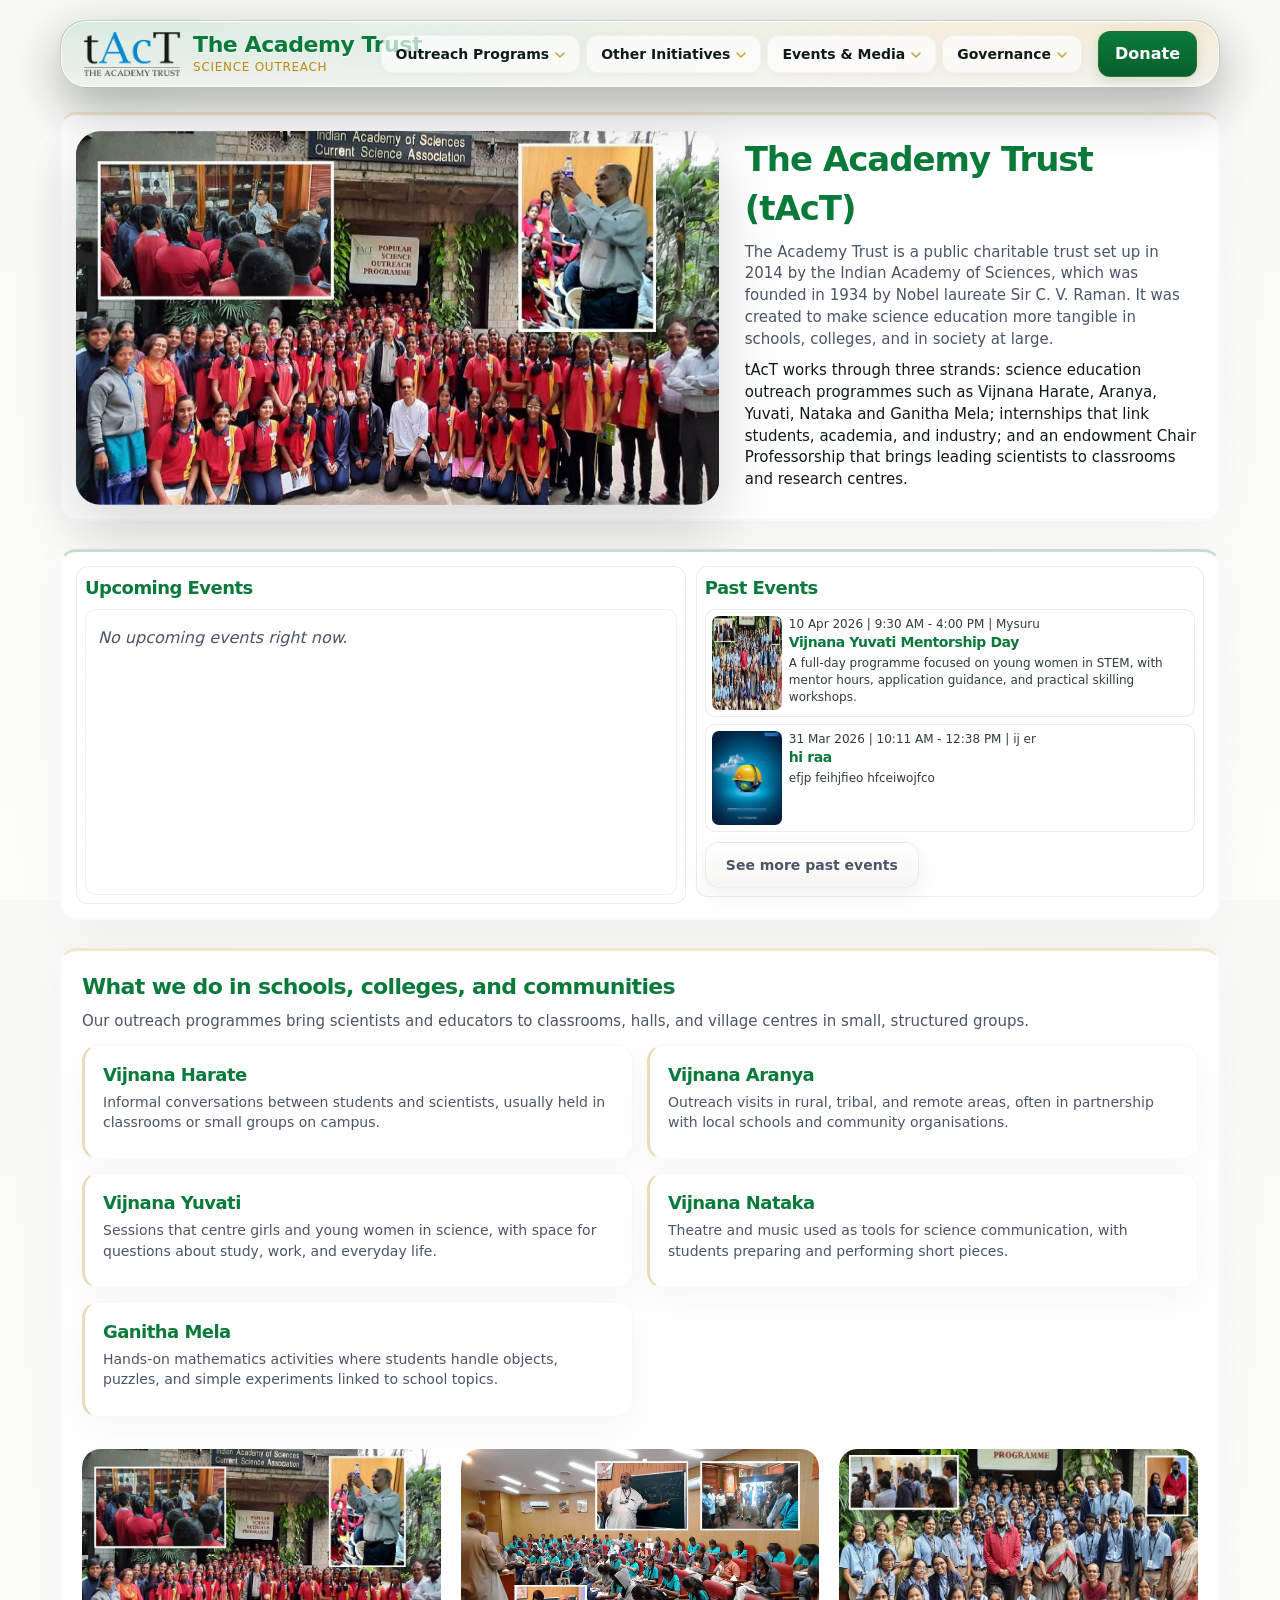
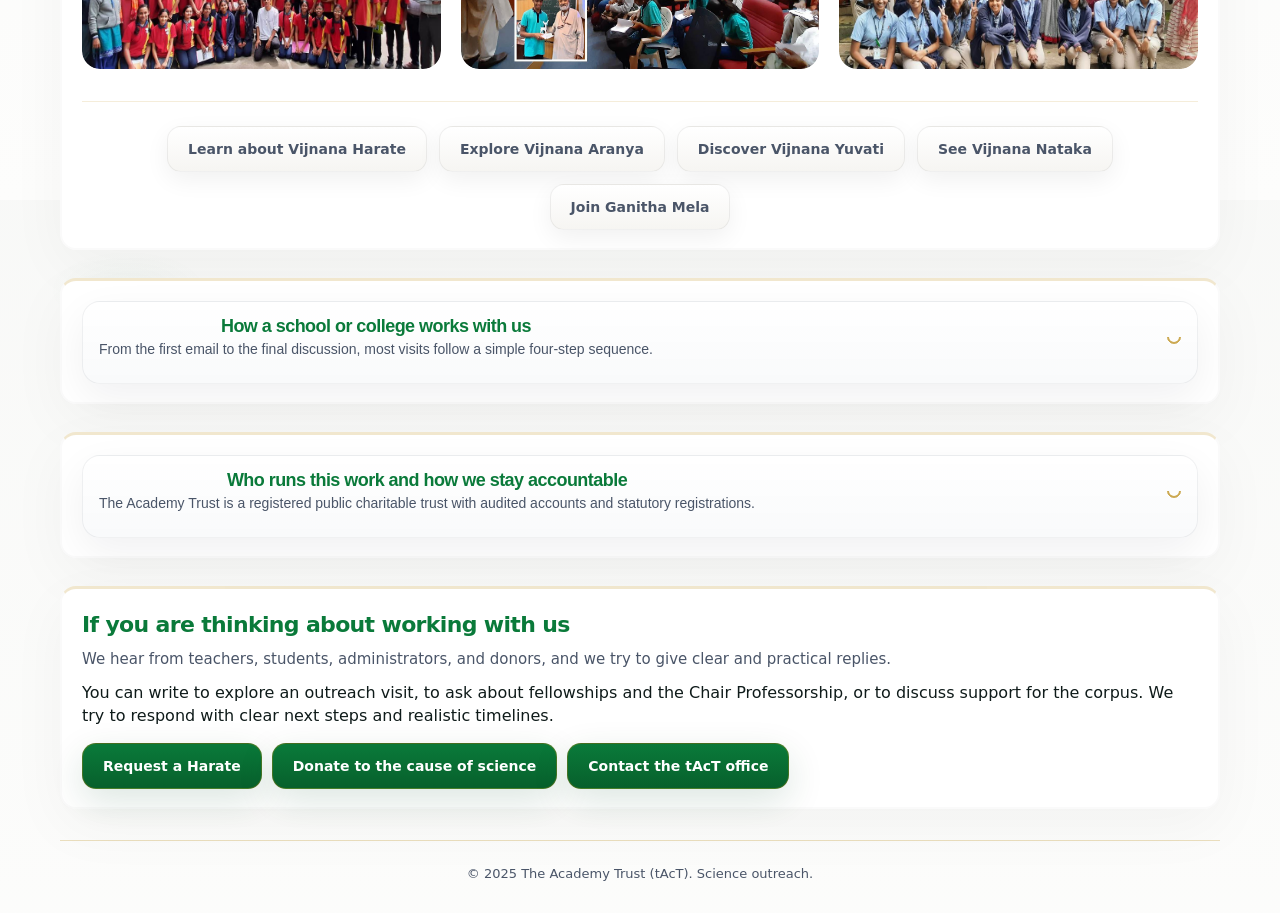
==== index.html @ 7e58f452 "Fix homepage section reveal timing" ====
<!doctype html>
<html lang="en">
  <head>
    <meta charset="utf-8">
    <title>The Academy Trust — Science outreach and programmes</title>
    <meta name="viewport" content="width=device-width, initial-scale=1">
    <meta
      name="description"
      content="The Academy Trust (tAcT), started in 2014 by the Indian Academy of Sciences, runs science outreach, student fellowships, and a Chair Professorship."
    >
    <style>
      /* —— Shared palette & typography (aligned with existing site) —— */
      :root {
        --bg: #fbfbfa;
        --card: #ffffff;
        --muted: #6b6f6b;
        --green: #0a7a3a;
        --gold: #b8860b;
        --glass: rgba(10, 10, 10, 0.04);
        --radius: 18px;
        font-family: "Inter", system-ui, -apple-system, "Segoe UI", Roboto, Arial, sans-serif;
        color-scheme: light;
      }

      * {
        box-sizing: border-box;
      }

      html,
      body {
        height: 100%;
      }

      html {
        scroll-behavior: smooth;
      }

      body {
        margin: 0;
        background:
          linear-gradient(180deg, rgba(10, 40, 20, 0.02), rgba(255, 255, 255, 0.02)),
          radial-gradient(800px 400px at 10% 10%, rgba(10, 122, 58, 0.03), transparent 10%),
          var(--bg);
        color: #0f1b1a;
        -webkit-font-smoothing: antialiased;
        -moz-osx-font-smoothing: grayscale;
        line-height: 1.45;
        padding-bottom: 64px;
      }

      .wrap {
        max-width: 1200px;
        margin: 0 auto;
        padding: 20px;
      }

      main {
        margin-top: 24px;
      }

      h1,
      h2,
      h3 {
        margin: 0 0 8px;
        letter-spacing: -0.03em;
      }

      h1 {
        font-size: 34px;
        color: var(--green);
      }

      h2 {
        font-size: 22px;
        color: var(--green);
      }

      h3 {
        font-size: 18px;
      }

      p {
        margin: 4px 0 10px;
      }

      a {
        color: var(--green);
        text-decoration: none;
        position: relative;
      }

      a::after {
        content: "";
        position: absolute;
        left: 0;
        bottom: -2px;
        width: 0;
        height: 1px;
        background: var(--green);
        opacity: 0.8;
        transition: width 0.18s ease-out, opacity 0.18s ease-out;
      }

      a:hover::after {
        width: 100%;
        opacity: 1;
      }

      a:focus-visible {
        outline: 2px solid var(--green);
        outline-offset: 3px;
      }

      .skip-link {
        position: absolute;
        top: -40px;
        left: 0;
        background: var(--green);
        color: #ffffff;
        padding: 8px 12px;
        text-decoration: none;
        z-index: 100;
        border-radius: 0 0 8px 0;
      }

      .skip-link:focus {
        top: 0;
      }

      /* —— Layout & sections —— */
      .section {
        margin-bottom: 28px;
      }

      .surface {
        background: var(--card);
        border-radius: var(--radius);
        padding: 20px 20px 18px;
        border: 2px solid rgba(9, 9, 9, 0.02);
        border-top: 3px solid rgba(184, 134, 11, 0.2);
        box-shadow: 0 18px 60px rgba(20, 30, 20, 0.04);
      }

      .section header p {
        color: var(--muted);
        font-size: 15px;
      }

      /* Hero-like arrival layout (desktop-first) */
      .arrival {
        display: grid;
        grid-template-columns: minmax(260px, 3.2fr) minmax(0, 2.3fr);
        gap: 32px;
        align-items: stretch;
      }

      .arrival-copy {
        max-width: 560px;
      }

      .arrival-copy p {
        font-size: 15px;
      }

      .hero-visual {
        border-radius: 24px;
        overflow: hidden;
        box-shadow: 0 24px 60px rgba(12, 20, 14, 0.16);
        background:
          linear-gradient(160deg, rgba(10, 122, 58, 0.16), rgba(10, 122, 58, 0.02)),
          radial-gradient(220px 220px at 20% 0%, rgba(184, 134, 11, 0.3), transparent 65%),
          radial-gradient(260px 260px at 80% 110%, rgba(10, 122, 58, 0.25), transparent 70%),
          #fdfdfc;
        min-height: 320px;
        position: relative;
        transform: scale(1.02);
        transition: transform 0.3s ease, box-shadow 0.3s ease;
      }

      .hero-visual:hover {
        transform: scale(1.05);
        box-shadow: 0 32px 80px rgba(12, 20, 14, 0.2);
      }

      .hero-visual-note {
        display: none;
      }

      .home-events-board {
        padding: 14px;
        border-top-color: rgba(10, 122, 58, 0.24);
      }

      .home-events-layout {
        display: grid;
        grid-template-columns: 1.2fr 1fr;
        gap: 10px;
        align-items: start;
      }

      .home-events-pane {
        min-width: 0;
        align-self: start;
        background: linear-gradient(180deg, rgba(255, 255, 255, 0.84), rgba(255, 255, 255, 0.94));
        border: 1px solid rgba(10, 20, 10, 0.08);
        border-radius: 12px;
        padding: 8px;
      }

      .home-events-pane h2 {
        margin: 0 0 8px;
        font-size: 18px;
      }

      .home-vertical-window {
        height: 286px;
        position: relative;
        overflow: hidden;
        border: 1px solid rgba(10, 20, 10, 0.06);
        border-radius: 10px;
        padding: 0;
        background: #ffffff;
      }

      .home-vertical-track {
        display: grid;
        gap: 0;
      }

      .home-upcoming-card {
        height: 286px;
        display: grid;
        grid-template-columns: minmax(106px, 36%) minmax(0, 1fr);
        gap: 0;
      }

      .home-upcoming-card img {
        width: 100%;
        height: 100%;
        object-fit: fill;
        object-position: center;
        background: linear-gradient(180deg, #f8faf8, #eef3ef);
        padding: 0;
      }

      .home-upcoming-copy {
        padding: 10px;
      }

      .home-upcoming-copy h3 {
        margin: 0 0 6px;
        font-size: 16px;
        color: var(--green);
        line-height: 1.25;
      }

      .home-upcoming-copy p {
        margin: 0;
        font-size: 13px;
        line-height: 1.45;
        color: #2f3d38;
      }

      .home-upcoming-dots {
        position: absolute;
        right: 10px;
        bottom: 10px;
        display: inline-flex;
        gap: 6px;
        z-index: 3;
        padding: 4px 6px;
        border-radius: 999px;
        background: rgba(255, 255, 255, 0.72);
        backdrop-filter: blur(4px);
      }

      .home-upcoming-dot {
        width: 8px;
        height: 8px;
        border-radius: 999px;
        border: 0;
        background: rgba(10, 122, 58, 0.28);
        padding: 0;
        cursor: pointer;
      }

      .home-upcoming-dot.is-active {
        background: rgba(10, 122, 58, 0.92);
      }

      .home-horizontal-window {
        overflow: hidden;
        max-height: none;
        border: 0;
        border-radius: 0;
        padding: 0;
        background: transparent;
      }

      .home-horizontal-track {
        display: grid;
        gap: 7px;
      }

      .home-events-item {
        display: grid;
        grid-template-columns: 66px minmax(0, 1fr);
        gap: 7px;
        align-items: start;
        padding: 6px;
        border-radius: 10px;
        background: linear-gradient(180deg, rgba(255, 255, 255, 0.9), #ffffff);
        border: 1px solid rgba(10, 20, 10, 0.08);
      }

      .home-events-item img {
        width: 66px;
        height: 86px;
        object-fit: fill;
        object-position: center;
        border-radius: 7px;
        background: linear-gradient(180deg, #f8faf8, #eef3ef);
        padding: 0;
      }

      .home-events-item--past {
        min-width: 0;
        grid-template-columns: 70px minmax(0, 1fr);
      }

      .home-events-item--past img {
        width: 70px;
        height: 94px;
      }

      .home-events-meta {
        margin: 0 0 3px;
        font-size: 12px;
        line-height: 1.35;
        color: var(--muted);
      }

      .home-events-item h3 {
        margin: 0 0 3px;
        font-size: 14px;
        line-height: 1.3;
        color: var(--green);
      }

      .home-events-item p {
        margin: 0;
        font-size: 12px;
        line-height: 1.45;
        color: #2f3d38;
        display: -webkit-box;
        -webkit-line-clamp: 3;
        -webkit-box-orient: vertical;
        overflow: hidden;
      }

      .home-events-empty {
        color: var(--muted);
        font-style: italic;
      }

      /* Simple outreach grid */
      .outreach-grid {
        display: grid;
        grid-template-columns: repeat(2, minmax(0, 1fr));
        gap: 14px;
        margin-top: 12px;
      }

      .outreach-item {
        background: linear-gradient(180deg, rgba(255, 255, 255, 0.9), #ffffff);
        border-radius: 16px;
        padding: 16px 18px;
        border: 1px solid rgba(0, 0, 0, 0.03);
        border-left: 3px solid rgba(184, 134, 11, 0.3);
        box-shadow: 0 12px 36px rgba(12, 20, 10, 0.04);
        transition: transform 0.2s ease, box-shadow 0.2s ease;
        cursor: pointer;
      }

      .outreach-item:hover {
        transform: translateY(-4px);
        box-shadow: 0 16px 48px rgba(12, 20, 10, 0.08);
        border-left-color: rgba(184, 134, 11, 0.5);
      }

      .outreach-item h3 {
        margin-bottom: 4px;
        color: var(--green);
      }

      .outreach-item p {
        font-size: 14px;
        color: var(--muted);
      }

      /* Photo grid for outreach images */
      .photo-grid {
        display: grid;
        grid-template-columns: repeat(3, minmax(0, 1fr));
        gap: 10px;
        margin-top: 16px;
      }

      /* Slideshow for hero visual */
      .slideshow-container {
        position: relative;
        width: 100%;
        height: 100%;
        overflow: hidden;
      }

      .slideshow-slide {
        position: absolute;
        top: 0;
        left: 0;
        width: 100%;
        height: 100%;
        opacity: 0;
        transition: opacity 0.5s ease-in-out;
      }

      .slideshow-slide.active {
        opacity: 1;
      }

      .slideshow-slide img {
        width: 100%;
        height: 100%;
        object-fit: fill;
        transition: transform 1.5s ease-in-out;
      }

      .slideshow-slide.active img {
        transform: scale(1.2);
        animation: zoomOut 1.5s ease-in-out forwards;
      }

      @keyframes zoomOut {
        0% {
          transform: scale(1.2);
        }
        100% {
          transform: scale(1);
        }
      }

      /* Flipping image boxes: smooth Mac-like continuous flip */
      .flipping-images {
        display: grid;
        grid-template-columns: repeat(3, 1fr);
        gap: 20px;
        margin-top: 32px;
        width: 100%;
      }

      .flip-box {
        position: relative;
        width: 100%;
        height: 220px;
        perspective: 1200px;
        border-radius: 18px;
        overflow: hidden;
        transition: transform 0.3s ease, box-shadow 0.3s ease;
        cursor: pointer;
      }

      .flip-box:hover {
        transform: translateY(-8px);
        box-shadow: 0 20px 50px rgba(12, 20, 14, 0.15);
      }

      .flip-box-inner {
        position: relative;
        width: 100%;
        height: 100%;
        transform-style: preserve-3d;
        animation: flipCarousel 7s cubic-bezier(0.33, 0.01, 0.16, 0.99) infinite;
      }

      /* Slightly staggered starts so they feel like a mechanical trio */
      .flipping-images .flip-box:nth-child(2) .flip-box-inner {
        animation-delay: 1.2s;
      }

      .flipping-images .flip-box:nth-child(3) .flip-box-inner {
        animation-delay: 2.4s;
      }

      /* Long show, quick but smooth flip, then show again */
      @keyframes flipCarousel {
        0%, 38% {
          transform: rotateY(0deg);
        }
        46% {
          transform: rotateY(190deg); /* tiny overshoot */
        }
        52% {
          transform: rotateY(180deg);
        }
        60%, 88% {
          transform: rotateY(180deg);
        }
        96% {
          transform: rotateY(370deg); /* overshoot back */
        }
        100% {
          transform: rotateY(360deg);
        }
      }

      .flip-box-front, .flip-box-back {
        position: absolute;
        width: 100%;
        height: 100%;
        backface-visibility: hidden;
        border-radius: 18px;
        overflow: hidden;
      }

      .flip-box-back {
        transform: rotateY(180deg);
      }

      .flip-box img {
        width: 100%;
        height: 100%;
        object-fit: fill;
        transition: transform 0.5s ease;
      }

      .flip-box-link {
        display: block;
        text-decoration: none;
        color: inherit;
        transition: transform 0.2s ease;
      }

      .flip-box-link:hover {
        transform: scale(1.02);
      }

      .flip-box-link:hover .flip-box {
        box-shadow: 0 12px 32px rgba(10, 20, 10, 0.15);
      }

      .flip-box:hover img {
        transform: scale(1.1);
      }

      .photo-grid figure {
        margin: 0;
        border-radius: 14px;
        overflow: hidden;
        background:
          linear-gradient(180deg, rgba(255, 255, 255, 0.9), #ffffff),
          radial-gradient(220px 220px at 10% 0%, rgba(10, 122, 58, 0.08), transparent 65%);
        box-shadow: 0 10px 30px rgba(12, 20, 10, 0.04);
      }

      .photo-grid img {
        width: 100%;
        height: 100%;
        display: block;
        object-fit: fill;
        aspect-ratio: 4 / 3;
      }

      .photo-grid figcaption {
        font-size: 12px;
        color: var(--muted);
        padding: 6px 8px 8px;
        background: rgba(255, 255, 255, 0.9);
      }

      .outreach-links {
        display: flex;
        flex-wrap: wrap;
        gap: 12px;
        justify-content: center;
        margin-top: 32px;
        padding-top: 24px;
        border-top: 1px solid rgba(184, 134, 11, 0.15);
      }

      .outreach-links .btn {
        margin: 0;
      }

      .outreach-item h3 a {
        color: var(--green);
        text-decoration: none;
        transition: color 0.2s ease;
      }

      .outreach-item h3 a:hover {
        color: #07602c;
        text-decoration: underline;
      }

      .outreach-item-link {
        text-decoration: none;
        color: inherit;
        transition: transform 0.2s ease, box-shadow 0.2s ease;
        display: block;
      }

      .outreach-item-link:hover {
        transform: translateY(-2px);
      }

      .outreach-item-link:hover .outreach-item {
        box-shadow: 0 12px 32px rgba(10, 20, 10, 0.12);
        border-top-color: rgba(184, 134, 11, 0.4);
      }

      /* CTAs */
      .ctas {
        display: flex;
        flex-wrap: wrap;
        gap: 10px;
        margin-top: 16px;
      }

      .btn {
        display: inline-flex;
        align-items: center;
        justify-content: center;
        padding: 12px 20px;
        border-radius: 14px;
        border: 1px solid transparent;
        font-weight: 700;
        font-size: 14px;
        cursor: pointer;
        text-decoration: none;
        transition:
          transform 0.2s ease,
          box-shadow 0.2s ease,
          background 0.2s ease,
          border-color 0.2s ease;
      }

      .btn-primary {
        background: linear-gradient(180deg, var(--green), #07602c);
        color: #ffffff;
        box-shadow: 0 12px 36px rgba(6, 80, 40, 0.14);
        border: 1px solid rgba(184, 134, 11, 0.35);
      }

      .btn-primary:hover {
        transform: translateY(-4px) scale(1.01);
        box-shadow: 0 18px 52px rgba(6, 80, 40, 0.26);
      }

      .ctas .btn-secondary {
        background: linear-gradient(180deg, var(--green), #07602c);
        color: #ffffff;
        box-shadow: 0 12px 36px rgba(6, 80, 40, 0.14);
        border: 1px solid rgba(184, 134, 11, 0.35);
      }

      .ctas .btn-secondary:hover {
        transform: translateY(-4px) scale(1.01);
        box-shadow: 0 18px 52px rgba(6, 80, 40, 0.26);
        border-color: rgba(184, 134, 11, 0.35);
      }

      .btn-secondary {
        background: linear-gradient(180deg, #ffffff, #f6f5f2);
        color: var(--muted);
        border-color: rgba(0, 0, 0, 0.06);
        box-shadow: 0 8px 24px rgba(10, 20, 10, 0.06);
      }

      .btn-secondary:hover {
        transform: translateY(-3px) scale(1.01);
        box-shadow: 0 14px 38px rgba(10, 20, 10, 0.16);
        border-color: rgba(0, 0, 0, 0.12);
      }

      .btn:focus-visible {
        outline: 2px solid var(--green);
        outline-offset: 3px;
      }

      /* How-it-works list */
      .steps {
        padding-left: 20px;
        margin: 8px 0 4px;
      }

      .steps li {
        margin-bottom: 6px;
      }

      /* Info dropdown cards */
      .info-card {
        border-radius: 18px;
        border: 1px solid rgba(15, 23, 42, 0.06);
        box-shadow: 0 14px 40px rgba(15, 23, 42, 0.06);
        overflow: hidden;
        background: linear-gradient(180deg, rgba(255, 255, 255, 0.98), #f9fafb);
      }

      .info-card-toggle {
        width: 100%;
        border: 0;
        background: transparent;
        padding: 14px 16px 12px;
        display: flex;
        align-items: center;
        justify-content: space-between;
        gap: 12px;
        cursor: pointer;
      }

      .info-card-toggle:focus-visible {
        outline: 2px solid var(--green);
        outline-offset: 2px;
      }

      .info-card-heading h2 {
        margin: 0 0 4px;
        font-size: 18px;
      }

      .info-card-heading p {
        margin: 0;
        font-size: 14px;
        color: var(--muted);
      }

      .info-card-toggle::after {
        content: "";
        width: 10px;
        height: 10px;
        border-radius: 999px;
        border: 2px solid rgba(184, 134, 11, 0.7);
        border-left-color: transparent;
        border-top-color: transparent;
        transform: rotate(45deg);
        transition: transform 0.2s ease, border-color 0.2s ease;
      }

      .info-card-toggle[aria-expanded="true"]::after {
        transform: rotate(225deg);
        border-color: rgba(10, 122, 58, 0.85);
        border-left-color: transparent;
        border-top-color: transparent;
      }

      .info-card-body {
        padding: 0 16px 14px;
        max-height: 0;
        overflow: hidden;
        opacity: 0;
        transform: translateY(-4px);
        transition:
          max-height 0.3s ease,
          opacity 0.25s ease,
          transform 0.25s ease;
      }

      .info-card.info-card--open .info-card-body {
        opacity: 1;
        transform: translateY(0);
      }

      /* Footer */
      footer[aria-label="Site footer"] {
        margin-top: 30px;
        padding-top: 20px;
        border-top: 1px solid rgba(184, 134, 11, 0.25);
        text-align: center;
        color: var(--muted);
        font-size: 13px;
      }

      /* Optimized animations */
      .fade-section {
        opacity: 0;
        transform: translateY(20px);
        transition:
          opacity 0.6s cubic-bezier(0.4, 0, 0.2, 1),
          transform 0.6s cubic-bezier(0.4, 0, 0.2, 1);
        will-change: opacity, transform;
      }

      .fade-section.in-view {
        opacity: 1;
        transform: translateY(0);
      }

      .surface:hover {
        box-shadow: 0 20px 70px rgba(10, 20, 10, 0.06);
        border-color: rgba(9, 9, 9, 0.04);
      }

      .surface:focus-within {
        border-color: rgba(10, 122, 58, 0.35);
      }

      /* Responsive adjustments */
      @media (max-width: 900px) {
        .wrap {
          padding: 16px;
        }

        h1 {
          font-size: 24px;
        }

        .arrival {
          grid-template-columns: minmax(0, 1fr);
        }

        .home-events-layout {
          grid-template-columns: 1fr;
        }

        .home-vertical-window {
          height: auto;
          max-height: none;
        }

        .home-upcoming-card {
          height: auto;
          grid-template-columns: minmax(96px, 34%) minmax(0, 1fr);
        }

        .photo-grid {
          grid-template-columns: repeat(2, minmax(0, 1fr));
        }

        .flipping-images {
          grid-template-columns: repeat(2, minmax(0, 1fr));
          gap: 14px;
        }
      }

      @media (max-width: 600px) {
        .wrap {
          padding: 12px;
        }

        h1 {
          font-size: 22px;
        }

        .outreach-grid {
          grid-template-columns: minmax(0, 1fr);
        }

        .photo-grid {
          grid-template-columns: minmax(0, 1fr);
        }

        .surface {
          padding: 16px 14px;
        }

        .hero-visual {
          min-height: 220px;
        }

        .home-vertical-window,
        .home-upcoming-card {
          height: auto;
          min-height: 0;
        }

        .home-upcoming-copy {
          padding: 12px;
        }

        .home-events-item,
        .home-events-item--past {
          grid-template-columns: 60px minmax(0, 1fr);
        }

        .home-events-item img,
        .home-events-item--past img {
          width: 60px;
          height: 80px;
        }

        .flipping-images {
          grid-template-columns: minmax(0, 1fr);
        }

        .flip-box {
          height: 200px;
        }
      }

      /* Respect reduced motion preferences */
      @media (prefers-reduced-motion: reduce) {
        html {
          scroll-behavior: auto;
        }

        .fade-section {
          opacity: 1;
          transform: none;
          transition: none;
        }

      }
    </style>
    <!-- Include shared ribbon CSS -->
    <link rel="stylesheet" href="shared-ribbon.css">
  </head>
  <body>
    <div class="wrap">
      <div id="site-header-root"></div>

      <main id="main">
        <!-- ARRIVAL: first screen -->
        <section
          class="section surface fade-section arrival"
          aria-labelledby="arrival-heading"
        >
          <aside class="hero-visual" aria-label="Photograph from an outreach visit">
            <div class="slideshow-container">
              <div class="slideshow-slide active">
                <img
                  src="flauntimages/Main pic roll/1.jpg"
                  alt=""
                  loading="lazy"
                  decoding="async"
                >
              </div>
              <div class="slideshow-slide">
                <img
                  src="flauntimages/Main pic roll/2.jpg"
                  alt=""
                  loading="lazy"
                  decoding="async"
                >
              </div>
              <div class="slideshow-slide">
                <img
                  src="flauntimages/Main pic roll/3.jpg"
                  alt=""
                  loading="lazy"
                  decoding="async"
                >
              </div>
              <div class="slideshow-slide">
                <img
                  src="flauntimages/Main pic roll/4.jpg"
                  alt=""
                  loading="lazy"
                  decoding="async"
                >
              </div>
              <div class="slideshow-slide">
                <img
                  src="flauntimages/Main pic roll/5.jpg"
                  alt=""
                  loading="lazy"
                  decoding="async"
                >
              </div>
              <div class="slideshow-slide">
                <img
                  src="flauntimages/Main pic roll/6.jpg"
                  alt=""
                  loading="lazy"
                  decoding="async"
                >
              </div>
              <div class="slideshow-slide">
                <img
                  src="flauntimages/Main pic roll/7.jpg"
                  alt=""
                  loading="lazy"
                  decoding="async"
                >
              </div>
              <div class="slideshow-slide">
                <img
                  src="flauntimages/Main pic roll/8.jpg"
                  alt=""
                  loading="lazy"
                  decoding="async"
                >
              </div>
            </div>
          </aside>

          <div class="arrival-copy">
            <header>
              <h1 id="arrival-heading">The Academy Trust (tAcT)</h1>
              <p>
                The Academy Trust is a public charitable trust set up in 2014 by the Indian Academy of Sciences, which was founded in 1934 by Nobel laureate Sir C. V. Raman. It was created to make science education more tangible in schools, colleges, and in society at large.
              </p>
            </header>
            <p>
              tAcT works through three strands: science education outreach programmes such as Vijnana Harate, Aranya, Yuvati, Nataka and Ganitha Mela; internships that link students, academia, and industry; and an endowment Chair Professorship that brings leading scientists to classrooms and research centres.
            </p>
          </div>
        </section>

        <section class="section surface fade-section home-events-board" aria-labelledby="home-events-heading">
          <div class="home-events-layout">
            <div class="home-events-pane" id="home-upcoming-pane">
              <h2 id="home-events-heading">Upcoming Events</h2>
              <div class="home-vertical-window">
                <div id="home-upcoming-track" class="home-vertical-track"></div>
                <div id="home-upcoming-dots" class="home-upcoming-dots" aria-label="Upcoming event navigation"></div>
              </div>
            </div>
            <div class="home-events-pane" id="home-previous-pane">
              <h2>Past Events</h2>
              <div class="home-horizontal-window">
                <div id="home-previous-track" class="home-horizontal-track"></div>
              </div>
              <div style="margin-top: 10px;">
                <a class="btn btn-secondary" href="events.html#past">See more past events</a>
              </div>
            </div>
          </div>
        </section>

        <!-- OUTREACH OVERVIEW: what we do in institutions and communities -->
        <section
          class="section surface fade-section"
          aria-labelledby="outreach-overview-heading"
        >
          <header>
            <h2 id="outreach-overview-heading">What we do in schools, colleges, and communities</h2>
            <p>
              Our outreach programmes bring scientists and educators to classrooms, halls, and village centres in small, structured groups.
            </p>
          </header>

          <!-- Future: outreach blocks with visuals and short descriptions for each program -->
          <div class="outreach-grid" aria-label="Outreach experiences">
            <a href="vijnana-harate.html" class="outreach-item-link">
              <article class="outreach-item" aria-labelledby="harate-title">
                <h3 id="harate-title">Vijnana Harate</h3>
                <p>
                  Informal conversations between students and scientists, usually held in classrooms or small groups on campus.
                </p>
              </article>
            </a>

            <a href="vijnana-aranya.html" class="outreach-item-link">
              <article class="outreach-item" aria-labelledby="aranya-title">
                <h3 id="aranya-title">Vijnana Aranya</h3>
                <p>
                  Outreach visits in rural, tribal, and remote areas, often in partnership with local schools and community organisations.
                </p>
              </article>
            </a>

            <a href="vijnana-yuvati.html" class="outreach-item-link">
              <article class="outreach-item" aria-labelledby="yuvati-title">
                <h3 id="yuvati-title">Vijnana Yuvati</h3>
                <p>
                  Sessions that centre girls and young women in science, with space for questions about study, work, and everyday life.
                </p>
              </article>
            </a>

            <a href="vijnana-nataka.html" class="outreach-item-link">
              <article class="outreach-item" aria-labelledby="nataka-title">
                <h3 id="nataka-title">Vijnana Nataka</h3>
                <p>
                  Theatre and music used as tools for science communication, with students preparing and performing short pieces.
                </p>
              </article>
            </a>

            <a href="ganitha-mela.html" class="outreach-item-link">
              <article class="outreach-item" aria-labelledby="mela-title">
                <h3 id="mela-title">Ganitha Mela</h3>
                <p>
                  Hands-on mathematics activities where students handle objects, puzzles, and simple experiments linked to school topics.
                </p>
              </article>
            </a>
          </div>

          <!-- Continuously flipping image boxes -->
          <div class="flipping-images" aria-label="Outreach program showcase">
            <a href="vijnana-harate.html" class="flip-box-link">
              <div class="flip-box" id="flip-box-1">
                <div class="flip-box-inner">
                  <div class="flip-box-front">
                    <img src="flauntimages/Vijnana Harate/1.jpg" alt="Vijnana Harate - conversations with scientists">
                  </div>
                  <div class="flip-box-back">
                    <img src="flauntimages/Vijnana Harate/3.jpg" alt="Vijnana Harate - simple experiments">
                  </div>
                </div>
              </div>
            </a>
            <a href="vijnana-nataka.html" class="flip-box-link">
              <div class="flip-box" id="flip-box-2">
                <div class="flip-box-inner">
                  <div class="flip-box-front">
                    <img src="flauntimages/Vijnana Nataka/1.jpg" alt="Vijnana Nataka - theatre and science">
                  </div>
                  <div class="flip-box-back">
                    <img src="flauntimages/Vijnana Nataka/3.jpg" alt="Vijnana Nataka - community performance">
                  </div>
                </div>
              </div>
            </a>
            <a href="vijnana-yuvati.html" class="flip-box-link">
              <div class="flip-box" id="flip-box-3">
                <div class="flip-box-inner">
                  <div class="flip-box-front">
                    <img src="flauntimages/Vijnana Yuvati/1.jpg" alt="Vijnana Yuvati - women in STEM">
                  </div>
                  <div class="flip-box-back">
                    <img src="flauntimages/Vijnana Yuvati/2.jpg" alt="Vijnana Yuvati - mentorship and workshops">
                  </div>
                </div>
              </div>
            </a>
          </div>

          <!-- Links to detailed outreach subpages -->
          <div class="outreach-links">
            <a href="vijnana-harate.html" class="btn btn-secondary">Learn about Vijnana Harate</a>
            <a href="vijnana-aranya.html" class="btn btn-secondary">Explore Vijnana Aranya</a>
            <a href="vijnana-yuvati.html" class="btn btn-secondary">Discover Vijnana Yuvati</a>
            <a href="vijnana-nataka.html" class="btn btn-secondary">See Vijnana Nataka</a>
            <a href="ganitha-mela.html" class="btn btn-secondary">Join Ganitha Mela</a>
          </div>
        </section>

        <!-- HOW IT WORKS: for educators and institutions -->
        <section
          class="section surface fade-section"
          aria-labelledby="how-it-works-heading"
        >
          <article class="info-card" aria-labelledby="how-it-works-heading">
            <button
              class="info-card-toggle"
              type="button"
              aria-expanded="false"
              data-info-card-target="how-it-works-body"
            >
              <div class="info-card-heading">
                <h2 id="how-it-works-heading">How a school or college works with us</h2>
                <p>From the first email to the final discussion, most visits follow a simple four-step sequence.</p>
              </div>
            </button>
            <div
              id="how-it-works-body"
              class="info-card-body"
            >
              <ol class="steps">
                <li>
                  You write to us with a short note about your institution, location, and the group of students you have in mind.
                </li>
                <li>
                  We speak with you to understand your timetable, language of instruction, and possible dates.
                </li>
                <li>
                  Together, we choose an outreach format that fits your students, staff availability, and space.
                </li>
                <li>
                  We visit your campus or centre, run the sessions, and keep time for questions and discussion.
                </li>
              </ol>
            </div>
          </article>
        </section>

        <!-- TRUST: who runs this and how it is held -->
        <section
          class="section surface fade-section"
          aria-labelledby="trust-heading"
        >
          <article class="info-card" aria-labelledby="trust-heading">
            <button
              class="info-card-toggle"
              type="button"
              aria-expanded="false"
              data-info-card-target="trust-body"
            >
              <div class="info-card-heading">
                <h2 id="trust-heading">Who runs this work and how we stay accountable</h2>
                <p>The Academy Trust is a registered public charitable trust with audited accounts and statutory registrations.</p>
              </div>
            </button>
            <div
              id="trust-body"
              class="info-card-body"
            >
              <p>
                The Academy Trust was started in 2014 by the Indian Academy of Sciences, which was founded in 1934 by Sir C. V. Raman.
              </p>
              <p>
                The Trust holds a corpus fund, maintains audited accounts, and keeps its registrations, including 80G and 12A, up to date so that support is handled with care.
              </p>
            </div>
          </article>
        </section>

        <!-- CLOSING ACTIONS: next steps for visitors -->
        <section
          class="section surface fade-section"
          aria-labelledby="closing-heading"
        >
          <header>
            <h2 id="closing-heading">If you are thinking about working with us</h2>
            <p>
              We hear from teachers, students, administrators, and donors, and we try to give clear and practical replies.
            </p>
          </header>

          <p>
            You can write to explore an outreach visit, to ask about fellowships and the Chair Professorship, or to discuss support for the corpus. We try to respond with clear next steps and realistic timelines.
          </p>

          <div class="ctas" aria-label="Next steps">
            <a
              href="mailto:trust@ias.ac.in?subject=Outreach%20visit%20request&amp;body=Please%20share%20a%20few%20lines%20about%20your%20institution,%20location,%20and%20students."
              class="btn btn-primary"
            >Request a Harate</a>
            <a
              href="donate.html"
              class="btn btn-secondary"
            >Donate to the cause of science</a>
            <a
              href="mailto:trust@ias.ac.in?subject=Question%20for%20The%20Academy%20Trust%20(tAcT)"
              class="btn btn-secondary"
            >Contact the tAcT office</a>
          </div>
        </section>
      </main>

      <footer aria-label="Site footer">
        <p>
          &copy; <span id="year">2025</span> The Academy Trust (tAcT). Science outreach.
        </p>
        <!-- Future: quiet links to governance, documents, and contact pages -->
      </footer>
    </div>

    <script src="assets/js/site-chrome.js"></script>
    <script src="assets/js/events-config.js"></script>
    <script src="content/events/events-feed.js"></script>
    <script src="assets/js/events-feed-loader.js"></script>
    <script src="assets/js/home-events-board.js"></script>
    <script>
      (function () {
        if (window.TACT_CHROME) {
          window.TACT_CHROME.renderHeader();
          window.TACT_CHROME.initDropdowns();
        }

        var prefersReduced =
          window.matchMedia &&
          window.matchMedia("(prefers-reduced-motion: reduce)").matches;

        // Section entrance animation (fade + gentle slide)
        var sections = document.querySelectorAll(".fade-section");

        if (!prefersReduced && "IntersectionObserver" in window) {
          var observer = new IntersectionObserver(
            function (entries, obs) {
              entries.forEach(function (entry) {
                if (entry.isIntersecting) {
                  entry.target.classList.add("in-view");
                  obs.unobserve(entry.target);
                }
              });
            },
            {
              threshold: 0.01,
              rootMargin: "0px 0px 160px 0px"
            }
          );

          sections.forEach(function (section) {
            observer.observe(section);
          });
        } else {
          sections.forEach(function (section) {
            section.classList.add("in-view");
          });
        }

        // Gentle smooth scroll for same-page anchors (if added later)
        var supportsSmooth =
          "scrollBehavior" in document.documentElement.style;

        if (!prefersReduced && supportsSmooth) {
          var links = document.querySelectorAll('a[href^="#"]');
          links.forEach(function (link) {
            link.addEventListener("click", function (event) {
              var href = link.getAttribute("href");
              if (!href || href === "#") return;
              var target = document.querySelector(href);
              if (!target) return;
              event.preventDefault();
              target.scrollIntoView({ behavior: "smooth", block: "start" });
              try {
                history.pushState(null, "", href);
              } catch (e) {
                /* ignore */
              }
            });
          });
        }

        // Info card dropdowns (How it works / Who runs this work)
        var infoCardToggles = document.querySelectorAll('.info-card-toggle[data-info-card-target]');

        infoCardToggles.forEach(function(toggle) {
          var targetId = toggle.getAttribute('data-info-card-target');
          var body = document.getElementById(targetId);
          if (!body) return;

          // Initialise max-height for open state if needed later
          function openCard(card) {
            card.classList.add('info-card--open');
            toggle.setAttribute('aria-expanded', 'true');
            body.style.maxHeight = body.scrollHeight + 'px';
          }

          function closeCard(card) {
            card.classList.remove('info-card--open');
            toggle.setAttribute('aria-expanded', 'false');
            body.style.maxHeight = '0px';
          }

          var card = toggle.closest('.info-card');
          if (!card) return;

          // Start closed
          body.style.maxHeight = '0px';

          toggle.addEventListener('click', function () {
            var isOpen = card.classList.contains('info-card--open');
            if (isOpen) {
              closeCard(card);
            } else {
              openCard(card);
            }
          });
        });

        // Slideshow functionality
        var slideshowSlides = document.querySelectorAll('.slideshow-slide');
        var currentSlide = 0;
        
        function showSlide(index) {
          slideshowSlides.forEach(function(slide, i) {
            slide.classList.toggle('active', i === index);
          });
        }
        
        function nextSlide() {
          currentSlide = (currentSlide + 1) % slideshowSlides.length;
          showSlide(currentSlide);
        }
        
        // Change slide every 5 seconds for better viewing
        setInterval(nextSlide, 5000);
      })();
    </script>
  </body>
</html>
---- shared-ribbon.css ----
/* —— Shared Ribbon Navigation CSS —— */
:root {
  --bg: #fdfdfc;
  --card: #ffffff;
  --green: #0a7a3a;
  --muted: #4a5568;
  --radius: 16px;
}

/* —— Dock-style ribbon navigation —— */
.site-header {
  position: sticky;
  top: 12px;
  z-index: 60;
  margin: 0 0 22px;
  padding: 10px 22px;
  border-radius: 26px;
  border: 1px solid rgba(12, 24, 16, 0.18);
  background:
    radial-gradient(140% 220% at 0% 0%, rgba(10, 122, 58, 0.16), transparent 55%),
    radial-gradient(140% 220% at 100% 0%, rgba(184, 134, 11, 0.18), transparent 52%),
    linear-gradient(180deg, rgba(255,255,255,0.96), rgba(245,245,241,0.96));
  box-shadow:
    0 18px 50px rgba(10, 20, 10, 0.32),
    0 0 0 1px rgba(255, 255, 255, 0.85) inset;
  backdrop-filter: blur(16px) saturate(170%);
  -webkit-backdrop-filter: blur(16px) saturate(170%);
  position: sticky;
}

.site-header::before {
  content: "";
  position: absolute;
  inset: -1px;
  border-radius: inherit;
  pointer-events: none;
  background:
    radial-gradient(130% 260% at 50% 120%, rgba(0, 0, 0, 0.26), transparent 60%),
    repeating-linear-gradient(
      135deg,
      rgba(255, 255, 255, 0.12) 0px,
      rgba(255, 255, 255, 0.12) 1px,
      rgba(255, 255, 255, 0.06) 1px,
      rgba(255, 255, 255, 0.06) 2px
    );
  mix-blend-mode: soft-light;
  opacity: 0.45;
}

.site-header-inner {
  max-width: 1200px;
  margin: 0 auto;
  display: flex;
  align-items: center;
  justify-content: space-between;
  gap: 16px;
  position: relative;
  z-index: 1;
}

.site-header-left {
  display: inline-flex;
  align-items: center;
  gap: 12px;
  min-width: 0;
}

.site-logo {
  height: clamp(34px, 3.9vw, 46px);
  width: auto;
  border-radius: 0;
  box-shadow: none;
  transition: transform 0.2s ease;
}

.site-logo:hover {
  transform: translateY(-1px) scale(1.02);
}

.site-brand-text {
  display: flex;
  flex-direction: column;
  min-width: 0;
  align-items: flex-start;
}

.site-brand-title {
  font-weight: 700;
  letter-spacing: -0.02em;
  color: var(--green);
  font-size: 22px;
  white-space: nowrap;
  line-height: 1.2;
  text-shadow: 0 1px 1px rgba(255, 255, 255, 0.8);
  position: relative;
  overflow: hidden;
}

.site-brand-title::after {
  content: "";
  position: absolute;
  top: -35%;
  bottom: -35%;
  left: -60%;
  width: 60%;
  background:
    linear-gradient(
      120deg,
      rgba(255, 255, 255, 0) 0%,
      rgba(255, 215, 128, 0.35) 40%,
      rgba(255, 255, 255, 0.9) 55%,
      rgba(255, 215, 128, 0.3) 70%,
      rgba(255, 255, 255, 0) 100%
    );
  opacity: 0;
  transform: skewX(-12deg) translateX(0);
  pointer-events: none;
}

.site-brand-subtitle {
  font-size: 12px;
  color: rgba(184, 134, 11, 0.95); /* warm gold, matching ribbon accents */
  letter-spacing: 0.06em;
  text-transform: uppercase;
  font-weight: 500;
  margin-top: 1px;
}

.brand-link {
  display: inline-flex;
  align-items: center;
  gap: 12px;
  text-decoration: none;
  color: inherit;
  transition: transform 0.2s ease;
}

.brand-link:hover {
  transform: translateY(-1px);
}

.brand-link:hover .site-brand-title::after {
  animation: tact-gold-glint 0.85s ease-out forwards;
}

@keyframes tact-gold-glint {
  0% {
    opacity: 0;
    transform: skewX(-12deg) translateX(-80%);
  }
  15% {
    opacity: 1;
  }
  60% {
    opacity: 1;
    transform: skewX(-12deg) translateX(180%);
  }
  100% {
    opacity: 0;
    transform: skewX(-12deg) translateX(220%);
  }
}

.brand-link::after {
  display: none;
}

.site-header a::after {
  display: none !important;
  content: none !important;
}

.site-header-center {
  flex: 1;
  display: flex;
  justify-content: center;
}

.site-header-right {
  display: flex;
  align-items: center;
  gap: 8px;
}

.site-nav {
  font-size: 14px;
  font-weight: 600;
}

.nav-list {
  display: flex;
  align-items: center;
  gap: 6px;
  list-style: none;
  margin: 0;
  padding: 0;
}

.nav-item {
  position: relative;
  z-index: 2;
}

.nav-trigger {
  border: 0;
  background: linear-gradient(180deg, rgba(255,255,255,0.7), rgba(255,255,255,0.6));
  font: inherit;
  padding: 8px 14px;
  color: #0f1b1a;
  cursor: pointer;
  display: inline-flex;
  align-items: center;
  gap: 6px;
  text-decoration: none;
  position: relative;
  border-radius: 12px;
  font-weight: 600;
  font-size: 14px;
  white-space: nowrap;
  border: 1px solid rgba(0,0,0,0.03);
  box-shadow: 0 2px 8px rgba(10,20,10,0.04);
  transition: all 0.2s ease;
}

.nav-trigger:hover {
  transform: translateY(-2px);
  box-shadow: 0 6px 16px rgba(10,20,10,0.08);
  background: linear-gradient(180deg, rgba(255,255,255,0.8), rgba(255,255,255,0.7));
}

.nav-trigger::before {
  content: "";
  position: absolute;
  left: 0;
  right: 0;
  bottom: -1px;
  height: 1px;
  background: rgba(184, 134, 11, 0.3);
  transform-origin: center;
  transform: scaleX(0);
  opacity: 0;
  transition: all 0.2s ease;
}

.nav-trigger::after {
  content: "";
  display: inline-block;
  border: 0 !important;
  border-left: 0 !important;
  border-right: 0 !important;
  border-top: 0 !important;
  border-bottom: 0 !important;
  width: 10px;
  height: 6px;
  background: url("data:image/svg+xml,%3Csvg xmlns='http://www.w3.org/2000/svg' width='10' height='6' viewBox='0 0 10 6'%3E%3Cpath d='M1 1l4 4 4-4' fill='none' stroke='%23b8860b' stroke-opacity='.78' stroke-width='1.5' stroke-linecap='round' stroke-linejoin='round'/%3E%3C/svg%3E") center / 10px 6px no-repeat;
  transform: translateY(1px) rotate(0deg);
  transform-origin: center;
  transition: transform 0.15s ease;
}

.nav-link--primary::after {
  display: none;
}

.nav-trigger:hover::before {
  opacity: 1;
  transform: scaleX(0.8);
}

.nav-item--open > .nav-trigger::before,
.nav-trigger[aria-expanded="true"]::before {
  opacity: 1;
  transform: scaleX(0.8);
}

.nav-item--open > .nav-trigger::after,
.nav-trigger[aria-expanded="true"]::after {
  transform: translateY(0) rotate(180deg);
}

.nav-trigger:focus-visible {
  outline: 2px solid var(--green);
  outline-offset: 2px;
  border-radius: 12px;
}

.nav-menu {
  position: absolute;
  top: 100%;
  left: 50%;
  transform: translate(-50%, 4px);
  margin-top: 4px;
  min-width: 200px;
  padding: 8px 0;
  list-style: none;
  background: rgba(255, 255, 255, 0.95);
  backdrop-filter: blur(12px) saturate(150%);
  border-radius: 12px;
  box-shadow: 0 8px 24px rgba(12, 20, 14, 0.1);
  border: 1px solid rgba(0,0,0,0.05);
  opacity: 0;
  pointer-events: none;
  transition: all 0.2s ease;
  z-index: 80;
}

.nav-item--open .nav-menu {
  opacity: 1;
  pointer-events: auto;
  transform: translate(-50%, 0);
}

.nav-menu a {
  display: block;
  margin: 0;
  padding: 9px 16px;
  font-size: 14px;
  color: #0f1b1a;
  transition: background-color 0.15s ease, color 0.15s ease;
  font-weight: 500;
  text-decoration: none;
}

.nav-menu a:hover {
  background: rgba(10, 122, 58, 0.08);
  color: var(--green);
}

.nav-menu a:focus-visible {
  background: rgba(10, 122, 58, 0.08);
  outline: none;
  box-shadow: 0 0 0 2px rgba(10, 122, 58, 0.3) inset;
  border-radius: 6px;
  margin: 0 6px;
}

.nav-link--primary {
  padding: 10px 16px;
  border-radius: 12px;
  border: 1px solid rgba(184, 134, 11, 0.2);
  background: linear-gradient(180deg, var(--green), #07602c);
  color: #ffffff;
  font-weight: 600;
  position: relative;
  overflow: hidden;
  box-shadow: 0 4px 12px rgba(6, 80, 40, 0.15);
  transition: all 0.2s ease;
  text-decoration: none;
}

.nav-link--primary span {
  position: relative;
  z-index: 1;
}

.nav-link--primary::before {
  content: "";
  position: absolute;
  top: -60%;
  bottom: -60%;
  left: -80%;
  width: 65%;
  background:
    linear-gradient(
      120deg,
      rgba(255, 255, 255, 0) 0%,
      rgba(255, 215, 128, 0.4) 40%,
      rgba(255, 215, 128, 0.65) 55%,
      rgba(255, 215, 128, 0.4) 70%,
      rgba(255, 255, 255, 0) 100%
    );
  opacity: 0;
  transform: skewX(-18deg) translateX(-160%);
  pointer-events: none;
}

.nav-link--primary:hover {
  transform: translateY(-2px);
  box-shadow: 0 6px 16px rgba(6, 80, 40, 0.2);
}

.nav-link--primary:hover::before {
  animation: nav-donate-glint 0.78s ease-out forwards;
}

@keyframes nav-donate-glint {
  0% {
    opacity: 0;
    transform: skewX(-18deg) translateX(-160%);
  }
  20% {
    opacity: 1;
  }
  70% {
    opacity: 1;
    transform: skewX(-18deg) translateX(230%);
  }
  100% {
    opacity: 0;
    transform: skewX(-18deg) translateX(260%);
  }
}

.nav-link--primary:focus-visible {
  outline: 2px solid var(--green);
  outline-offset: 2px;
}

/* Responsive Design */
@media (max-width: 900px) {
  .site-header {
    margin: 0 0 18px;
    padding: 8px 16px;
  }

  .site-header-inner {
    flex-wrap: wrap;
    row-gap: 10px;
  }

  .site-header-center {
    order: 3;
    width: 100%;
    justify-content: flex-start;
  }

  .site-nav {
    width: 100%;
  }

  .nav-list {
    flex-wrap: wrap;
    justify-content: flex-start;
    row-gap: 8px;
  }

  .nav-trigger {
    font-size: 12px;
    padding: 6px 10px;
  }

  .site-brand-title {
    font-size: 20px;
  }
}

@media (max-width: 600px) {
  .site-header {
    top: 8px;
    margin-bottom: 14px;
    padding: 8px 12px;
    border-radius: 20px;
  }

  .site-header-inner {
    gap: 10px;
  }

  .site-header-left,
  .site-header-center,
  .site-header-right {
    width: 100%;
  }

  .site-header-left,
  .site-header-right {
    justify-content: center;
  }

  .brand-link {
    gap: 10px;
  }

  .site-brand-text {
    align-items: flex-start;
  }

  .site-logo {
    height: 38px;
  }

  .site-brand-title {
    font-size: 18px;
  }

  .site-brand-subtitle {
    font-size: 10px;
  }

  .nav-list {
    display: flex;
    flex-wrap: wrap;
    justify-content: center;
    gap: 8px;
  }

  .nav-item {
    width: auto;
  }

  .nav-trigger,
  .nav-link--primary {
    width: auto;
    justify-content: center;
  }

  .nav-menu {
    left: 0;
    right: 0;
    min-width: 0;
    transform: translateY(4px);
  }

  .nav-item--open .nav-menu {
    transform: translateY(0);
  }
}
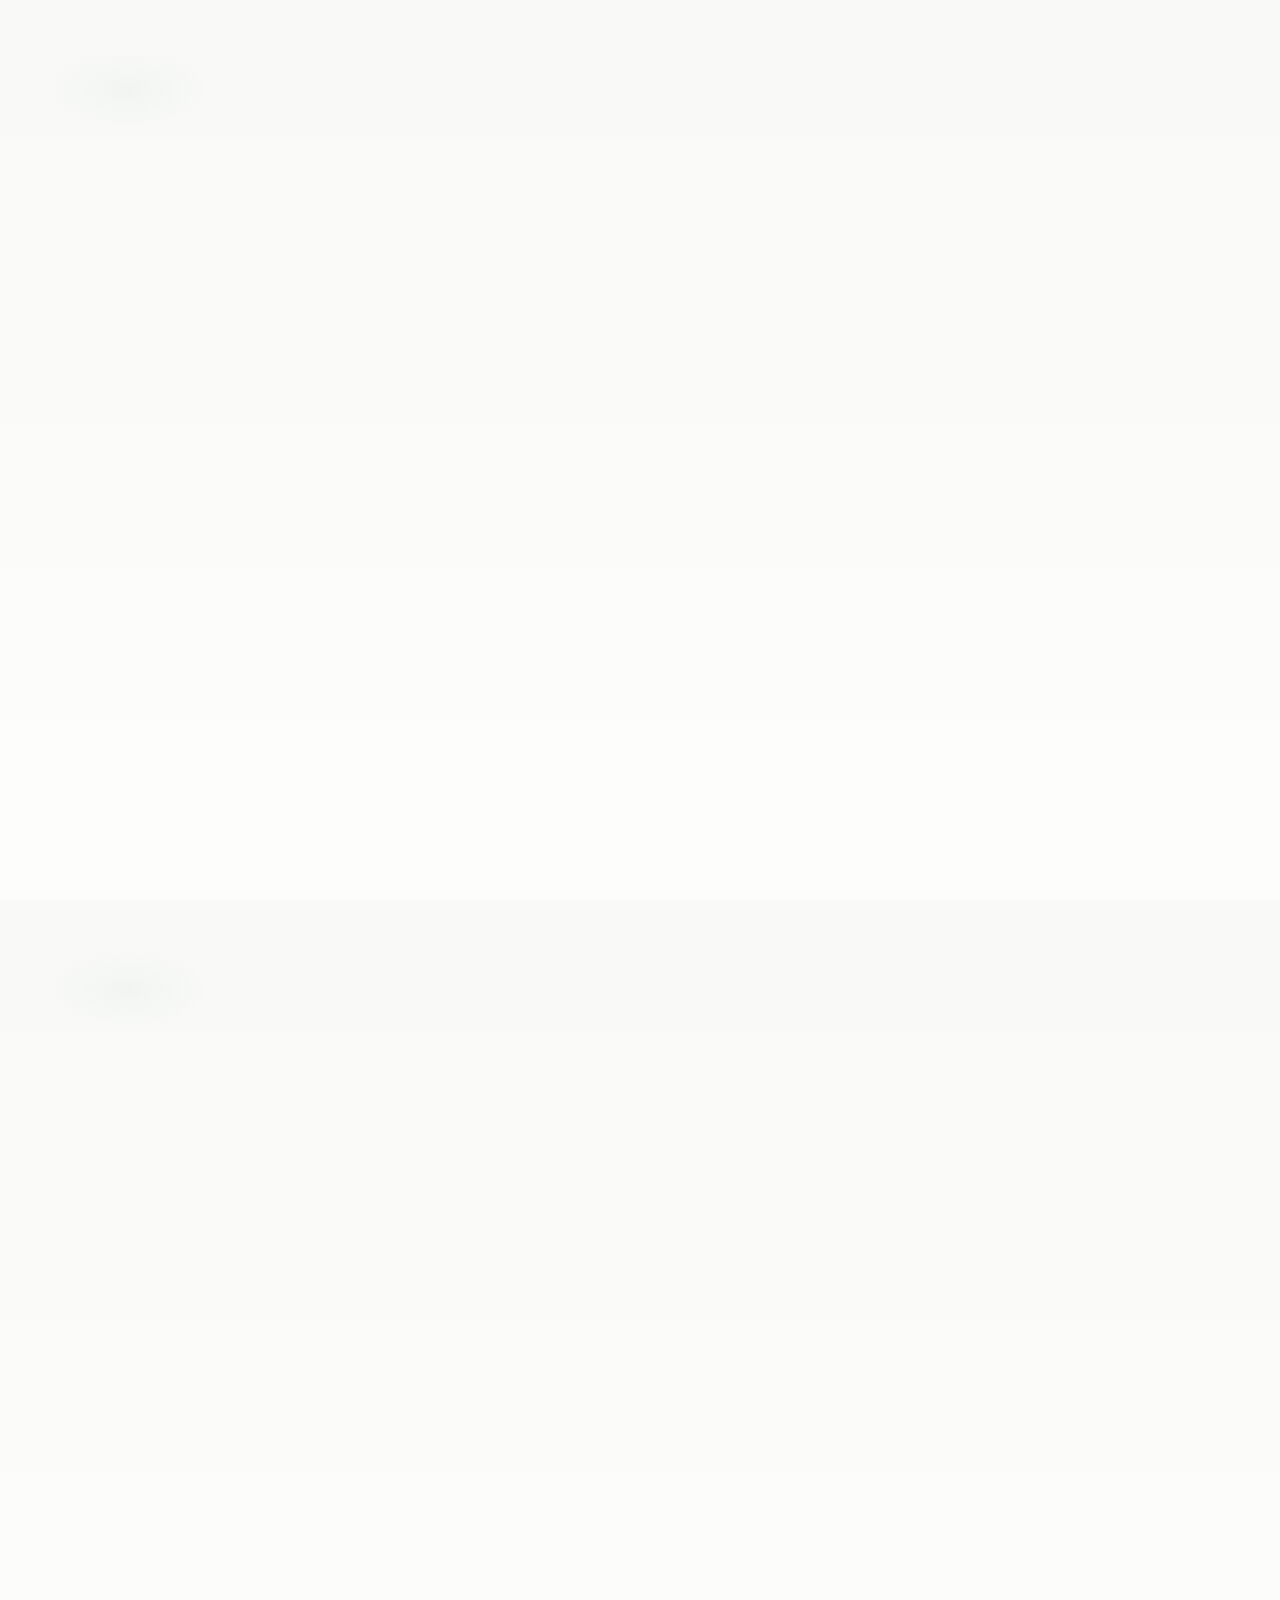
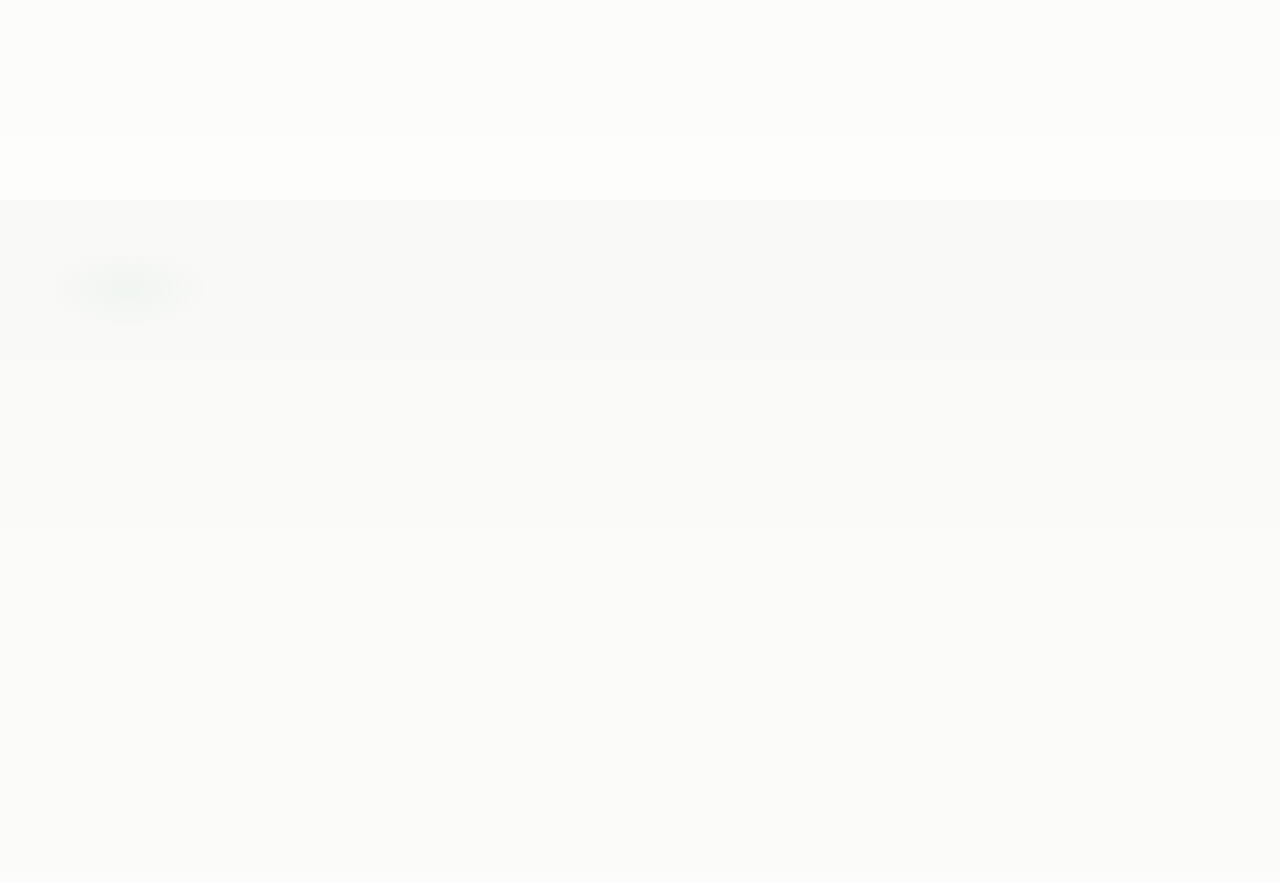
==== commit d5d0d6b5: "Standardize public site UI and shared footer" ====
--- a/index.html
+++ b/index.html
@@ -8,6 +8,8 @@
       name="description"
       content="The Academy Trust (tAcT), started in 2014 by the Indian Academy of Sciences, runs science outreach, student fellowships, and a Chair Professorship."
     >
+    <link rel="stylesheet" href="shared-ribbon.css">
+    <link rel="stylesheet" href="assets/css/public-site.css">
     <style>
       /* —— Shared palette & typography (aligned with existing site) —— */
       :root {
@@ -49,7 +51,7 @@
       }
 
       .wrap {
-        max-width: 1200px;
+        max-width: var(--site-wrap-max);
         margin: 0 auto;
         padding: 20px;
       }
@@ -1240,136 +1242,15 @@
         </section>
       </main>
 
-      <footer aria-label="Site footer">
-        <p>
-          &copy; <span id="year">2025</span> The Academy Trust (tAcT). Science outreach.
-        </p>
-        <!-- Future: quiet links to governance, documents, and contact pages -->
-      </footer>
+      <div id="site-footer-root"></div>
     </div>
 
-    <script src="assets/js/site-chrome.js"></script>
+    <script src="assets/js/site-chrome.js?v=20260321"></script>
     <script src="assets/js/events-config.js"></script>
     <script src="content/events/events-feed.js"></script>
     <script src="assets/js/events-feed-loader.js"></script>
     <script src="assets/js/home-events-board.js"></script>
-    <script>
-      (function () {
-        if (window.TACT_CHROME) {
-          window.TACT_CHROME.renderHeader();
-          window.TACT_CHROME.initDropdowns();
-        }
-
-        var prefersReduced =
-          window.matchMedia &&
-          window.matchMedia("(prefers-reduced-motion: reduce)").matches;
-
-        // Section entrance animation (fade + gentle slide)
-        var sections = document.querySelectorAll(".fade-section");
-
-        if (!prefersReduced && "IntersectionObserver" in window) {
-          var observer = new IntersectionObserver(
-            function (entries, obs) {
-              entries.forEach(function (entry) {
-                if (entry.isIntersecting) {
-                  entry.target.classList.add("in-view");
-                  obs.unobserve(entry.target);
-                }
-              });
-            },
-            {
-              threshold: 0.01,
-              rootMargin: "0px 0px 160px 0px"
-            }
-          );
-
-          sections.forEach(function (section) {
-            observer.observe(section);
-          });
-        } else {
-          sections.forEach(function (section) {
-            section.classList.add("in-view");
-          });
-        }
-
-        // Gentle smooth scroll for same-page anchors (if added later)
-        var supportsSmooth =
-          "scrollBehavior" in document.documentElement.style;
-
-        if (!prefersReduced && supportsSmooth) {
-          var links = document.querySelectorAll('a[href^="#"]');
-          links.forEach(function (link) {
-            link.addEventListener("click", function (event) {
-              var href = link.getAttribute("href");
-              if (!href || href === "#") return;
-              var target = document.querySelector(href);
-              if (!target) return;
-              event.preventDefault();
-              target.scrollIntoView({ behavior: "smooth", block: "start" });
-              try {
-                history.pushState(null, "", href);
-              } catch (e) {
-                /* ignore */
-              }
-            });
-          });
-        }
-
-        // Info card dropdowns (How it works / Who runs this work)
-        var infoCardToggles = document.querySelectorAll('.info-card-toggle[data-info-card-target]');
-
-        infoCardToggles.forEach(function(toggle) {
-          var targetId = toggle.getAttribute('data-info-card-target');
-          var body = document.getElementById(targetId);
-          if (!body) return;
-
-          // Initialise max-height for open state if needed later
-          function openCard(card) {
-            card.classList.add('info-card--open');
-            toggle.setAttribute('aria-expanded', 'true');
-            body.style.maxHeight = body.scrollHeight + 'px';
-          }
-
-          function closeCard(card) {
-            card.classList.remove('info-card--open');
-            toggle.setAttribute('aria-expanded', 'false');
-            body.style.maxHeight = '0px';
-          }
-
-          var card = toggle.closest('.info-card');
-          if (!card) return;
-
-          // Start closed
-          body.style.maxHeight = '0px';
-
-          toggle.addEventListener('click', function () {
-            var isOpen = card.classList.contains('info-card--open');
-            if (isOpen) {
-              closeCard(card);
-            } else {
-              openCard(card);
-            }
-          });
-        });
-
-        // Slideshow functionality
-        var slideshowSlides = document.querySelectorAll('.slideshow-slide');
-        var currentSlide = 0;
-        
-        function showSlide(index) {
-          slideshowSlides.forEach(function(slide, i) {
-            slide.classList.toggle('active', i === index);
-          });
-        }
-        
-        function nextSlide() {
-          currentSlide = (currentSlide + 1) % slideshowSlides.length;
-          showSlide(currentSlide);
-        }
-        
-        // Change slide every 5 seconds for better viewing
-        setInterval(nextSlide, 5000);
-      })();
-    </script>
+    <script src="assets/js/index-page.js"></script>
+    <script src="assets/js/page-router.js"></script>
   </body>
 </html>
--- a/shared-ribbon.css
+++ b/shared-ribbon.css
@@ -5,14 +5,26 @@
   --green: #0a7a3a;
   --muted: #4a5568;
   --radius: 16px;
+  --site-header-offset: 104px;
+}
+
+html {
+  scroll-padding-top: calc(var(--site-header-offset) + 12px);
+}
+
+#site-header-root {
+  min-height: var(--site-header-offset);
 }
 
 /* —— Dock-style ribbon navigation —— */
 .site-header {
-  position: sticky;
+  position: fixed;
+  left: 50%;
   top: 12px;
+  transform: translateX(-50%);
+  width: min(calc(100% - 40px), 1160px);
   z-index: 60;
-  margin: 0 0 22px;
+  margin: 0;
   padding: 10px 22px;
   border-radius: 26px;
   border: 1px solid rgba(12, 24, 16, 0.18);
@@ -25,7 +37,7 @@
     0 0 0 1px rgba(255, 255, 255, 0.85) inset;
   backdrop-filter: blur(16px) saturate(170%);
   -webkit-backdrop-filter: blur(16px) saturate(170%);
-  position: sticky;
+  box-sizing: border-box;
 }
 
 .site-header::before {
@@ -409,7 +421,7 @@
 /* Responsive Design */
 @media (max-width: 900px) {
   .site-header {
-    margin: 0 0 18px;
+    width: min(calc(100% - 32px), 1160px);
     padding: 8px 16px;
   }
 
@@ -447,7 +459,7 @@
 @media (max-width: 600px) {
   .site-header {
     top: 8px;
-    margin-bottom: 14px;
+    width: calc(100% - 24px);
     padding: 8px 12px;
     border-radius: 20px;
   }
--- a/assets/css/public-site.css
+++ b/assets/css/public-site.css
@@ -0,0 +1,201 @@
+:root {
+  --bg: #fdfdfc;
+  --card: #ffffff;
+  --green: #0a7a3a;
+  --muted: #4a5568;
+  --gold: rgba(184, 134, 11, 0.95);
+  --radius: 18px;
+  --site-wrap-max: 1200px;
+  --page-pad: 20px;
+  --page-pad-mobile: 12px;
+  --main-gap-top: 24px;
+  --section-gap: 24px;
+  --surface-pad: 22px;
+  --shadow-soft: 0 18px 60px rgba(20, 30, 20, 0.04);
+  --line-soft: rgba(9, 9, 9, 0.02);
+  --surface-top-line: rgba(184, 134, 11, 0.2);
+  --heading-1: clamp(30px, 3vw, 36px);
+  --heading-2: clamp(22px, 2.2vw, 24px);
+  --heading-3: 18px;
+  --body-copy: 15px;
+}
+
+* {
+  box-sizing: border-box;
+}
+
+html {
+  scroll-behavior: smooth;
+}
+
+body {
+  margin: 0;
+  min-height: 100vh;
+  background:
+    linear-gradient(180deg, rgba(10, 40, 20, 0.02), rgba(255, 255, 255, 0.02)),
+    radial-gradient(800px 400px at 10% 10%, rgba(10, 122, 58, 0.03), transparent 10%),
+    var(--bg);
+  color: #0f1b1a;
+  font-family: "Inter", system-ui, -apple-system, "Segoe UI", Roboto, Arial, sans-serif;
+  line-height: 1.45;
+  -webkit-font-smoothing: antialiased;
+  -moz-osx-font-smoothing: grayscale;
+}
+
+.wrap {
+  max-width: var(--site-wrap-max);
+  margin: 0 auto;
+  padding: var(--page-pad);
+}
+
+main {
+  margin-top: var(--main-gap-top);
+}
+
+h1,
+h2,
+h3 {
+  margin: 0 0 8px;
+  letter-spacing: -0.03em;
+  line-height: 1.18;
+}
+
+h1 {
+  font-size: var(--heading-1);
+  color: var(--green);
+}
+
+h2 {
+  font-size: var(--heading-2);
+  color: var(--green);
+}
+
+h3 {
+  font-size: var(--heading-3);
+}
+
+p,
+li,
+dd,
+dt {
+  font-size: var(--body-copy);
+}
+
+p {
+  margin: 4px 0 10px;
+  line-height: 1.6;
+  color: var(--muted);
+}
+
+.section,
+section.surface,
+.surface + .surface {
+  margin-bottom: var(--section-gap);
+}
+
+.surface {
+  background: var(--card);
+  border-radius: var(--radius);
+  padding: var(--surface-pad);
+  border: 2px solid var(--line-soft);
+  border-top: 3px solid var(--surface-top-line);
+  box-shadow: var(--shadow-soft);
+}
+
+.btn {
+  display: inline-flex;
+  align-items: center;
+  justify-content: center;
+  padding: 11px 20px;
+  border-radius: 999px;
+  border: 1px solid transparent;
+  font: inherit;
+  font-size: 14px;
+  font-weight: 600;
+  text-decoration: none;
+  white-space: nowrap;
+  cursor: pointer;
+  transition: transform 0.2s ease, box-shadow 0.2s ease, background 0.2s ease;
+}
+
+.btn-primary {
+  background: linear-gradient(180deg, var(--green), #07602c);
+  color: #ffffff;
+  border-color: rgba(184, 134, 11, 0.2);
+  box-shadow: 0 4px 12px rgba(6, 80, 40, 0.15);
+}
+
+.btn-primary:hover {
+  transform: translateY(-2px);
+  box-shadow: 0 6px 16px rgba(6, 80, 40, 0.2);
+}
+
+.btn-secondary {
+  background: linear-gradient(180deg, #ffffff, #f6f5f2);
+  color: var(--muted);
+  border-color: rgba(0, 0, 0, 0.06);
+  box-shadow: 0 2px 8px rgba(10, 20, 10, 0.06);
+}
+
+.btn-secondary:hover {
+  transform: translateY(-1px);
+  box-shadow: 0 4px 12px rgba(10, 20, 10, 0.1);
+}
+
+.btn:focus-visible,
+a:focus-visible,
+button:focus-visible {
+  outline: 2px solid var(--green);
+  outline-offset: 3px;
+}
+
+#site-footer-root {
+  margin-top: 30px;
+}
+
+.site-footer {
+  padding: 22px 0 20px;
+  text-align: center;
+  color: var(--muted);
+  border-top: 1px solid rgba(184, 134, 11, 0.25);
+  font-size: 13px;
+}
+
+.site-footer p {
+  margin: 0;
+  font-size: 13px;
+  color: inherit;
+}
+
+@media (max-width: 900px) {
+  .wrap {
+    padding: 16px;
+  }
+
+  .surface {
+    padding: 18px;
+  }
+}
+
+@media (max-width: 600px) {
+  .wrap {
+    padding: var(--page-pad-mobile);
+  }
+
+  main {
+    margin-top: 18px;
+  }
+
+  .surface {
+    padding: 14px;
+    border-radius: 14px;
+  }
+
+  .btn {
+    width: 100%;
+  }
+
+  .site-footer {
+    padding: 18px 0 22px;
+  }
+}
--- a/shared-ribbon.css
+++ b/shared-ribbon.css
@@ -5,14 +5,26 @@
   --green: #0a7a3a;
   --muted: #4a5568;
   --radius: 16px;
+  --site-header-offset: 104px;
+}
+
+html {
+  scroll-padding-top: calc(var(--site-header-offset) + 12px);
+}
+
+#site-header-root {
+  min-height: var(--site-header-offset);
 }
 
 /* —— Dock-style ribbon navigation —— */
 .site-header {
-  position: sticky;
+  position: fixed;
+  left: 50%;
   top: 12px;
+  transform: translateX(-50%);
+  width: min(calc(100% - 40px), 1160px);
   z-index: 60;
-  margin: 0 0 22px;
+  margin: 0;
   padding: 10px 22px;
   border-radius: 26px;
   border: 1px solid rgba(12, 24, 16, 0.18);
@@ -25,7 +37,7 @@
     0 0 0 1px rgba(255, 255, 255, 0.85) inset;
   backdrop-filter: blur(16px) saturate(170%);
   -webkit-backdrop-filter: blur(16px) saturate(170%);
-  position: sticky;
+  box-sizing: border-box;
 }
 
 .site-header::before {
@@ -409,7 +421,7 @@
 /* Responsive Design */
 @media (max-width: 900px) {
   .site-header {
-    margin: 0 0 18px;
+    width: min(calc(100% - 32px), 1160px);
     padding: 8px 16px;
   }
 
@@ -447,7 +459,7 @@
 @media (max-width: 600px) {
   .site-header {
     top: 8px;
-    margin-bottom: 14px;
+    width: calc(100% - 24px);
     padding: 8px 12px;
     border-radius: 20px;
   }
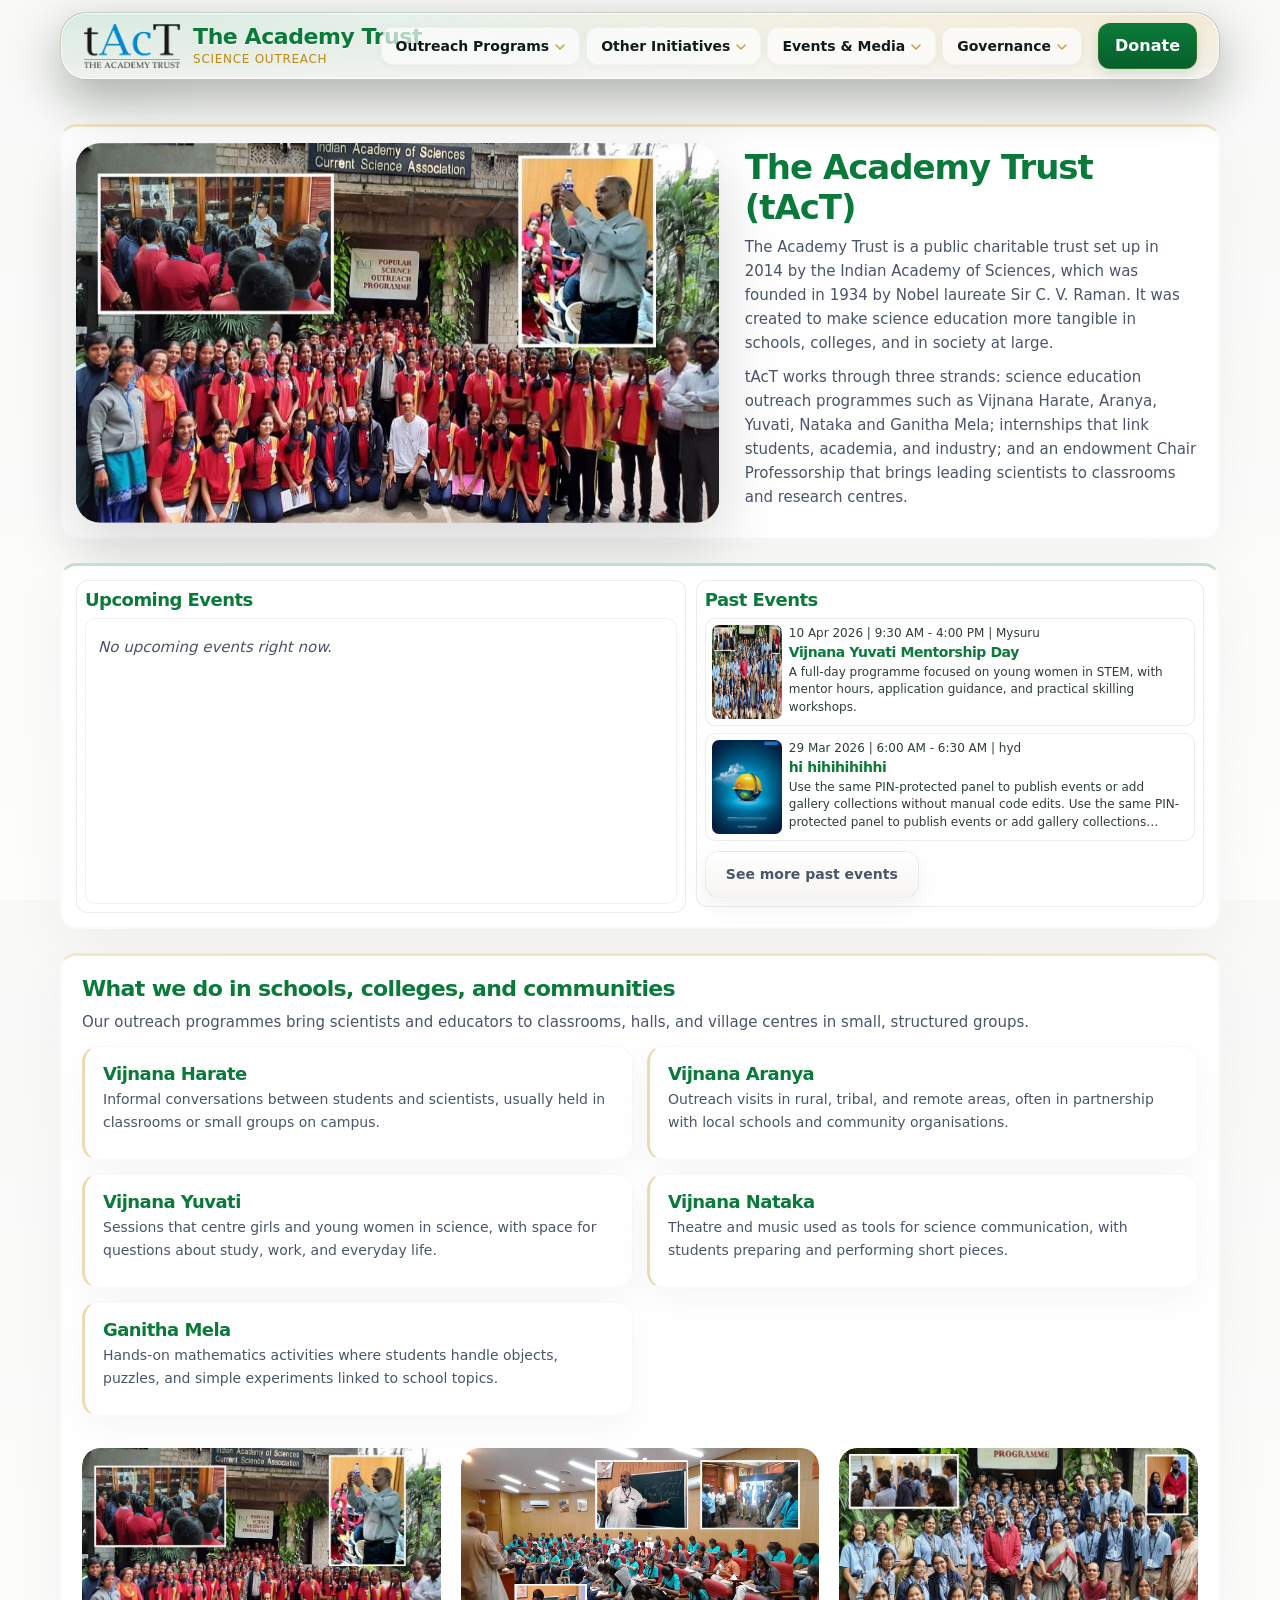
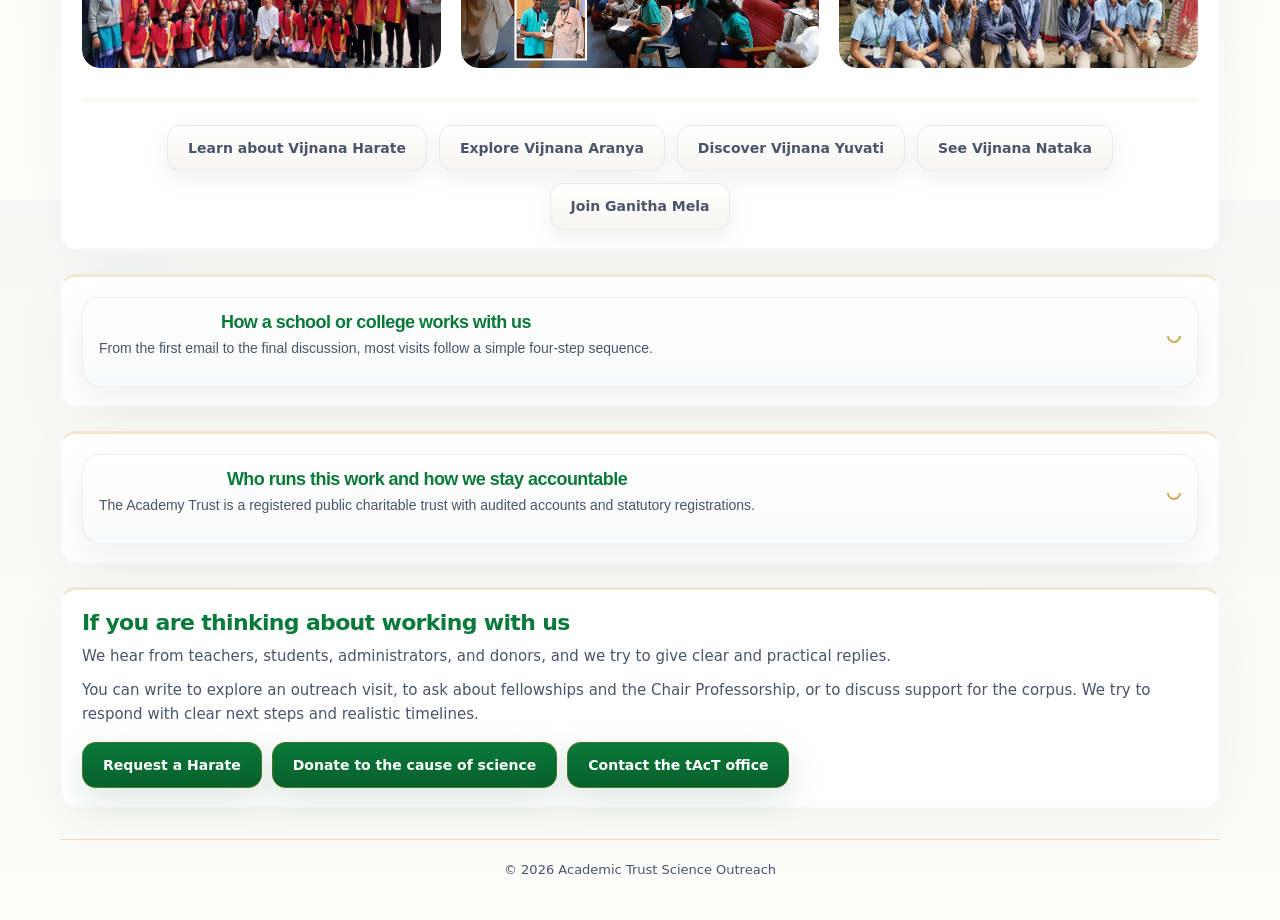
==== commit 4f3f7ec5: "Improve landing page loading performance" ====
--- a/index.html
+++ b/index.html
@@ -8,6 +8,7 @@
       name="description"
       content="The Academy Trust (tAcT), started in 2014 by the Indian Academy of Sciences, runs science outreach, student fellowships, and a Chair Professorship."
     >
+    <link rel="preload" as="image" href="flauntimages/Main pic roll/1.jpg" fetchpriority="high">
     <link rel="stylesheet" href="shared-ribbon.css">
     <link rel="stylesheet" href="assets/css/public-site.css">
     <style>
@@ -179,6 +180,22 @@
         transition: transform 0.3s ease, box-shadow 0.3s ease;
       }
 
+      .hero-visual::after {
+        content: "";
+        position: absolute;
+        inset: 0;
+        background:
+          radial-gradient(80% 80% at 50% 30%, rgba(255, 255, 255, 0.18), transparent 60%),
+          linear-gradient(180deg, rgba(248, 250, 248, 0.9), rgba(234, 241, 236, 0.6));
+        opacity: 1;
+        transition: opacity 0.35s ease;
+        pointer-events: none;
+      }
+
+      .hero-media-ready .hero-visual::after {
+        opacity: 0;
+      }
+
       .hero-visual:hover {
         transform: scale(1.05);
         box-shadow: 0 32px 80px rgba(12, 20, 14, 0.2);
@@ -434,7 +451,12 @@
         width: 100%;
         height: 100%;
         object-fit: fill;
-        transition: transform 1.5s ease-in-out;
+        opacity: 0;
+        transition: opacity 0.28s ease, transform 1.5s ease-in-out;
+      }
+
+      .hero-media-ready .slideshow-slide img {
+        opacity: 1;
       }
 
       .slideshow-slide.active img {
@@ -932,7 +954,8 @@
                 <img
                   src="flauntimages/Main pic roll/1.jpg"
                   alt=""
-                  loading="lazy"
+                  loading="eager"
+                  fetchpriority="high"
                   decoding="async"
                 >
               </div>
@@ -940,7 +963,8 @@
                 <img
                   src="flauntimages/Main pic roll/2.jpg"
                   alt=""
-                  loading="lazy"
+                  loading="eager"
+                  fetchpriority="high"
                   decoding="async"
                 >
               </div>
@@ -1095,10 +1119,10 @@
               <div class="flip-box" id="flip-box-1">
                 <div class="flip-box-inner">
                   <div class="flip-box-front">
-                    <img src="flauntimages/Vijnana Harate/1.jpg" alt="Vijnana Harate - conversations with scientists">
+                    <img src="flauntimages/Vijnana Harate/1.jpg" alt="Vijnana Harate - conversations with scientists" loading="lazy" decoding="async">
                   </div>
                   <div class="flip-box-back">
-                    <img src="flauntimages/Vijnana Harate/3.jpg" alt="Vijnana Harate - simple experiments">
+                    <img src="flauntimages/Vijnana Harate/3.jpg" alt="Vijnana Harate - simple experiments" loading="lazy" decoding="async">
                   </div>
                 </div>
               </div>
@@ -1107,10 +1131,10 @@
               <div class="flip-box" id="flip-box-2">
                 <div class="flip-box-inner">
                   <div class="flip-box-front">
-                    <img src="flauntimages/Vijnana Nataka/1.jpg" alt="Vijnana Nataka - theatre and science">
+                    <img src="flauntimages/Vijnana Nataka/1.jpg" alt="Vijnana Nataka - theatre and science" loading="lazy" decoding="async">
                   </div>
                   <div class="flip-box-back">
-                    <img src="flauntimages/Vijnana Nataka/3.jpg" alt="Vijnana Nataka - community performance">
+                    <img src="flauntimages/Vijnana Nataka/3.jpg" alt="Vijnana Nataka - community performance" loading="lazy" decoding="async">
                   </div>
                 </div>
               </div>
@@ -1119,10 +1143,10 @@
               <div class="flip-box" id="flip-box-3">
                 <div class="flip-box-inner">
                   <div class="flip-box-front">
-                    <img src="flauntimages/Vijnana Yuvati/1.jpg" alt="Vijnana Yuvati - women in STEM">
+                    <img src="flauntimages/Vijnana Yuvati/1.jpg" alt="Vijnana Yuvati - women in STEM" loading="lazy" decoding="async">
                   </div>
                   <div class="flip-box-back">
-                    <img src="flauntimages/Vijnana Yuvati/2.jpg" alt="Vijnana Yuvati - mentorship and workshops">
+                    <img src="flauntimages/Vijnana Yuvati/2.jpg" alt="Vijnana Yuvati - mentorship and workshops" loading="lazy" decoding="async">
                   </div>
                 </div>
               </div>
--- a/shared-ribbon.css
+++ b/shared-ribbon.css
@@ -324,26 +324,44 @@
 
 .nav-menu a {
   display: block;
-  margin: 0;
-  padding: 9px 16px;
+  margin: 0 6px;
+  padding: 10px 14px;
   font-size: 14px;
   color: #0f1b1a;
-  transition: background-color 0.15s ease, color 0.15s ease;
-  font-weight: 500;
+  transition: transform 0.18s ease, background 0.18s ease, color 0.18s ease, box-shadow 0.18s ease;
+  font-weight: 600;
   text-decoration: none;
+  border-radius: 10px;
+  position: relative;
+  overflow: hidden;
+}
+
+.nav-menu a::before {
+  content: "";
+  position: absolute;
+  inset: 0;
+  background:
+    linear-gradient(120deg, rgba(10, 122, 58, 0) 0%, rgba(10, 122, 58, 0.08) 45%, rgba(184, 134, 11, 0.14) 100%);
+  opacity: 0;
+  transition: opacity 0.18s ease;
 }
 
 .nav-menu a:hover {
-  background: rgba(10, 122, 58, 0.08);
+  background: linear-gradient(180deg, rgba(10, 122, 58, 0.08), rgba(184, 134, 11, 0.08));
   color: var(--green);
+  transform: translateX(4px);
+  box-shadow: inset 3px 0 0 rgba(184, 134, 11, 0.7);
+}
+
+.nav-menu a:hover::before {
+  opacity: 1;
 }
 
 .nav-menu a:focus-visible {
-  background: rgba(10, 122, 58, 0.08);
+  background: linear-gradient(180deg, rgba(10, 122, 58, 0.08), rgba(184, 134, 11, 0.08));
   outline: none;
   box-shadow: 0 0 0 2px rgba(10, 122, 58, 0.3) inset;
-  border-radius: 6px;
-  margin: 0 6px;
+  border-radius: 10px;
 }
 
 .nav-link--primary {
--- a/shared-ribbon.css
+++ b/shared-ribbon.css
@@ -324,26 +324,44 @@
 
 .nav-menu a {
   display: block;
-  margin: 0;
-  padding: 9px 16px;
+  margin: 0 6px;
+  padding: 10px 14px;
   font-size: 14px;
   color: #0f1b1a;
-  transition: background-color 0.15s ease, color 0.15s ease;
-  font-weight: 500;
+  transition: transform 0.18s ease, background 0.18s ease, color 0.18s ease, box-shadow 0.18s ease;
+  font-weight: 600;
   text-decoration: none;
+  border-radius: 10px;
+  position: relative;
+  overflow: hidden;
+}
+
+.nav-menu a::before {
+  content: "";
+  position: absolute;
+  inset: 0;
+  background:
+    linear-gradient(120deg, rgba(10, 122, 58, 0) 0%, rgba(10, 122, 58, 0.08) 45%, rgba(184, 134, 11, 0.14) 100%);
+  opacity: 0;
+  transition: opacity 0.18s ease;
 }
 
 .nav-menu a:hover {
-  background: rgba(10, 122, 58, 0.08);
+  background: linear-gradient(180deg, rgba(10, 122, 58, 0.08), rgba(184, 134, 11, 0.08));
   color: var(--green);
+  transform: translateX(4px);
+  box-shadow: inset 3px 0 0 rgba(184, 134, 11, 0.7);
+}
+
+.nav-menu a:hover::before {
+  opacity: 1;
 }
 
 .nav-menu a:focus-visible {
-  background: rgba(10, 122, 58, 0.08);
+  background: linear-gradient(180deg, rgba(10, 122, 58, 0.08), rgba(184, 134, 11, 0.08));
   outline: none;
   box-shadow: 0 0 0 2px rgba(10, 122, 58, 0.3) inset;
-  border-radius: 6px;
-  margin: 0 6px;
+  border-radius: 10px;
 }
 
 .nav-link--primary {
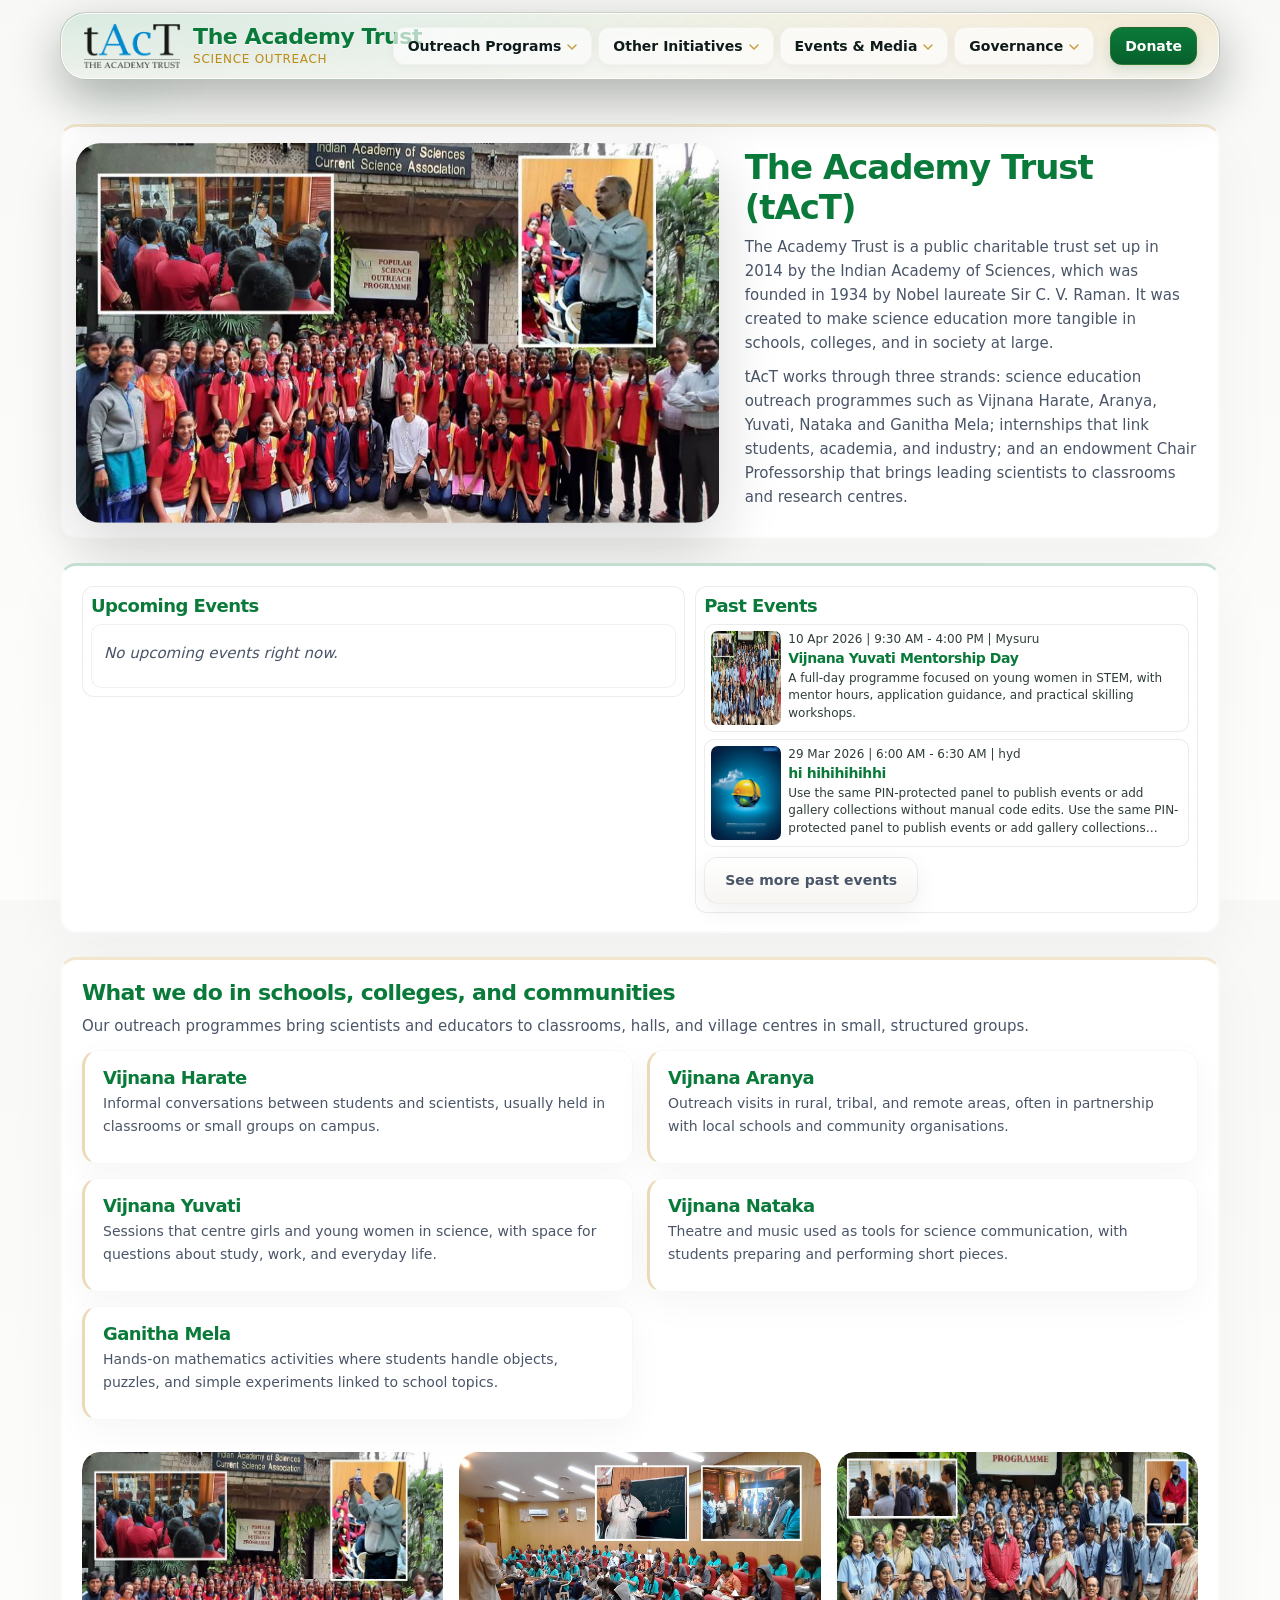
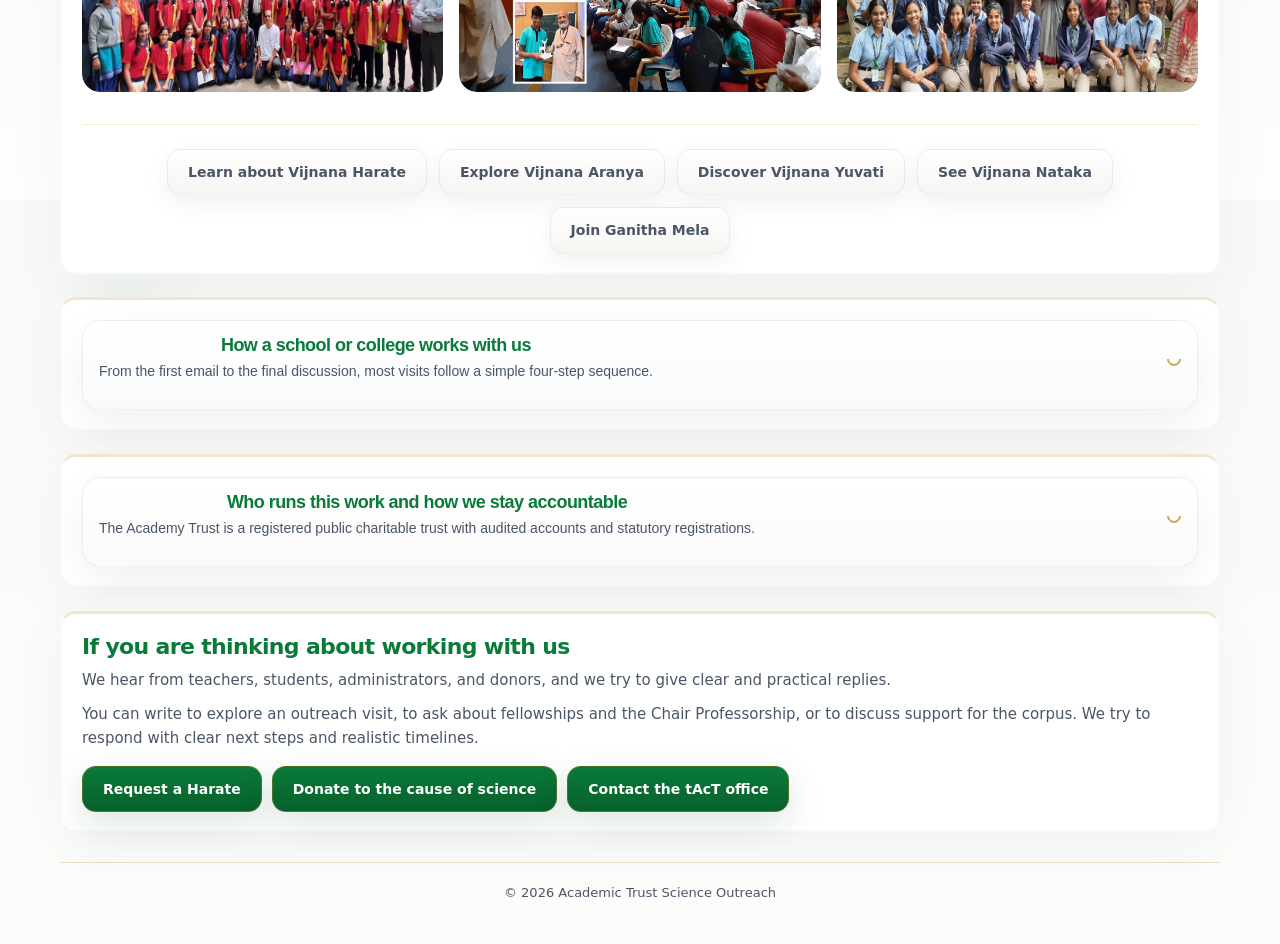
==== commit f4b3b61a: "Lock public site to desktop layout" ====
--- a/index.html
+++ b/index.html
@@ -934,6 +934,80 @@
         }
 
       }
+
+      /* Desktop-only layout lock */
+      html,
+      body {
+        min-width: 1240px;
+      }
+
+      body {
+        overflow-x: auto;
+      }
+
+      .wrap {
+        width: 1200px;
+        max-width: none;
+        min-width: 1200px;
+        padding: 20px;
+      }
+
+      h1 {
+        font-size: 34px;
+      }
+
+      .arrival {
+        grid-template-columns: minmax(260px, 3.2fr) minmax(0, 2.3fr);
+      }
+
+      .home-events-layout {
+        grid-template-columns: 1.2fr 1fr;
+      }
+
+      .outreach-grid {
+        grid-template-columns: repeat(2, minmax(0, 1fr));
+      }
+
+      .photo-grid {
+        grid-template-columns: repeat(3, minmax(0, 1fr));
+      }
+
+      .flipping-images {
+        grid-template-columns: repeat(3, 1fr);
+        gap: 16px;
+      }
+
+      .surface {
+        padding: 20px 20px 18px;
+      }
+
+      .hero-visual {
+        min-height: 320px;
+      }
+
+      .home-vertical-window,
+      .home-upcoming-card {
+        height: auto;
+      }
+
+      .home-upcoming-card {
+        grid-template-columns: minmax(106px, 36%) minmax(0, 1fr);
+      }
+
+      .home-events-item,
+      .home-events-item--past {
+        grid-template-columns: 70px minmax(0, 1fr);
+      }
+
+      .home-events-item img,
+      .home-events-item--past img {
+        width: 70px;
+        height: 94px;
+      }
+
+      .flip-box {
+        height: 240px;
+      }
     </style>
     <!-- Include shared ribbon CSS -->
     <link rel="stylesheet" href="shared-ribbon.css">
@@ -1275,6 +1349,6 @@
     <script src="assets/js/events-feed-loader.js"></script>
     <script src="assets/js/home-events-board.js"></script>
     <script src="assets/js/index-page.js"></script>
-    <script src="assets/js/page-router.js"></script>
+    <script src="assets/js/page-router.js?v=20260323d"></script>
   </body>
 </html>
--- a/shared-ribbon.css
+++ b/shared-ribbon.css
@@ -545,3 +545,84 @@
     transform: translateY(0);
   }
 }
+
+/* Desktop-only layout lock */
+#site-header-root {
+  min-width: 1200px;
+}
+
+.site-header {
+  top: 12px;
+  width: 1160px;
+  min-width: 1160px;
+  padding: 10px 22px;
+  border-radius: 26px;
+}
+
+.site-header-inner {
+  flex-wrap: nowrap;
+  row-gap: 0;
+  gap: 16px;
+}
+
+.site-header-left,
+.site-header-center,
+.site-header-right {
+  width: auto;
+}
+
+.site-header-center {
+  order: initial;
+  justify-content: center;
+}
+
+.site-nav {
+  width: auto;
+}
+
+.nav-list {
+  display: flex;
+  flex-wrap: nowrap;
+  justify-content: center;
+  row-gap: 0;
+  gap: 6px;
+}
+
+.nav-item {
+  width: auto;
+}
+
+.brand-link {
+  gap: 12px;
+}
+
+.site-brand-text {
+  align-items: flex-start;
+}
+
+.site-logo {
+  height: 46px;
+}
+
+.site-brand-title {
+  font-size: 22px;
+}
+
+.site-brand-subtitle {
+  font-size: 12px;
+}
+
+.nav-trigger,
+.nav-link--primary {
+  width: auto;
+  justify-content: center;
+  font-size: 14px;
+  padding: 8px 14px;
+}
+
+.nav-menu {
+  left: 0;
+  right: auto;
+  min-width: 200px;
+  transform: translateY(10px);
+}
--- a/assets/css/public-site.css
+++ b/assets/css/public-site.css
@@ -199,3 +199,37 @@
     padding: 18px 0 22px;
   }
 }
+
+/* Desktop-only layout lock */
+html,
+body {
+  min-width: 1240px;
+}
+
+body {
+  overflow-x: auto;
+}
+
+.wrap {
+  width: 1200px;
+  max-width: none;
+  min-width: 1200px;
+  padding: 20px;
+}
+
+main {
+  margin-top: 24px;
+}
+
+.surface {
+  padding: 22px;
+  border-radius: 18px;
+}
+
+.btn {
+  width: auto;
+}
+
+.site-footer {
+  padding: 22px 0 20px;
+}
--- a/shared-ribbon.css
+++ b/shared-ribbon.css
@@ -545,3 +545,84 @@
     transform: translateY(0);
   }
 }
+
+/* Desktop-only layout lock */
+#site-header-root {
+  min-width: 1200px;
+}
+
+.site-header {
+  top: 12px;
+  width: 1160px;
+  min-width: 1160px;
+  padding: 10px 22px;
+  border-radius: 26px;
+}
+
+.site-header-inner {
+  flex-wrap: nowrap;
+  row-gap: 0;
+  gap: 16px;
+}
+
+.site-header-left,
+.site-header-center,
+.site-header-right {
+  width: auto;
+}
+
+.site-header-center {
+  order: initial;
+  justify-content: center;
+}
+
+.site-nav {
+  width: auto;
+}
+
+.nav-list {
+  display: flex;
+  flex-wrap: nowrap;
+  justify-content: center;
+  row-gap: 0;
+  gap: 6px;
+}
+
+.nav-item {
+  width: auto;
+}
+
+.brand-link {
+  gap: 12px;
+}
+
+.site-brand-text {
+  align-items: flex-start;
+}
+
+.site-logo {
+  height: 46px;
+}
+
+.site-brand-title {
+  font-size: 22px;
+}
+
+.site-brand-subtitle {
+  font-size: 12px;
+}
+
+.nav-trigger,
+.nav-link--primary {
+  width: auto;
+  justify-content: center;
+  font-size: 14px;
+  padding: 8px 14px;
+}
+
+.nav-menu {
+  left: 0;
+  right: auto;
+  min-width: 200px;
+  transform: translateY(10px);
+}
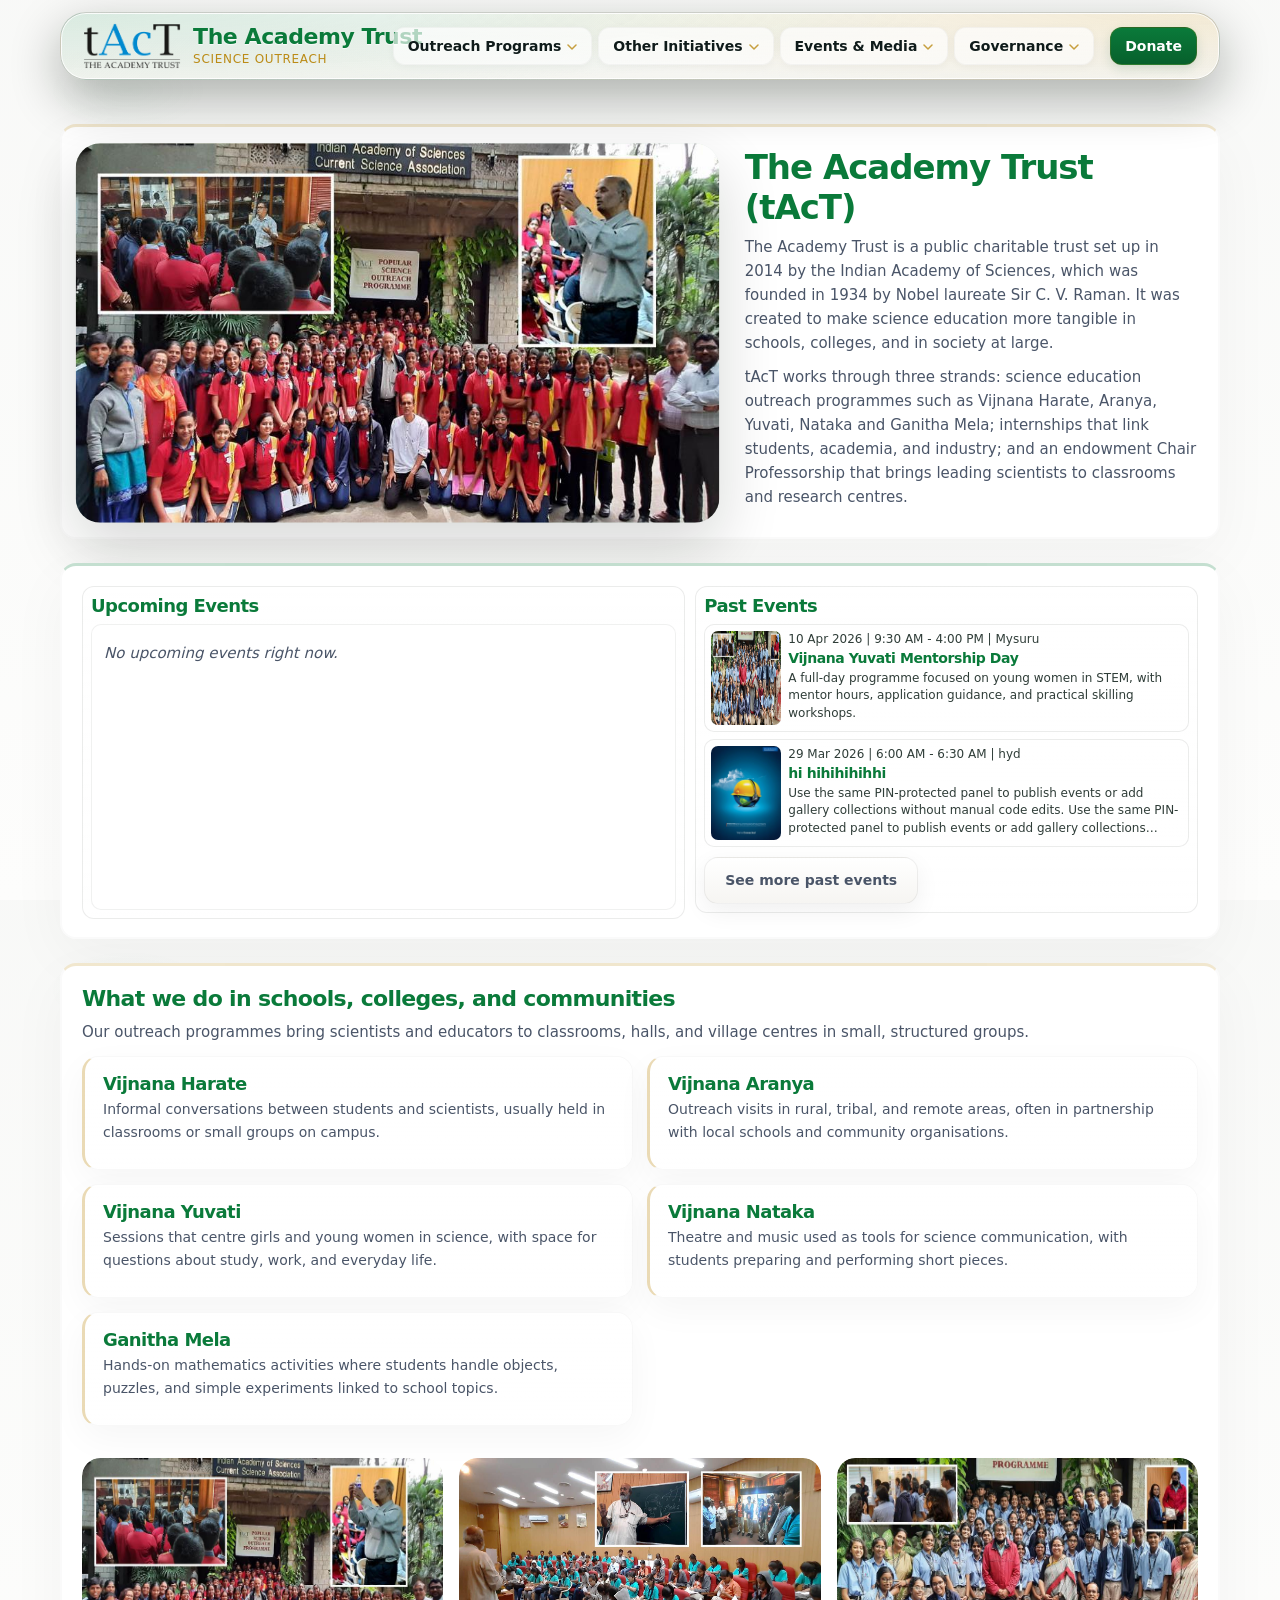
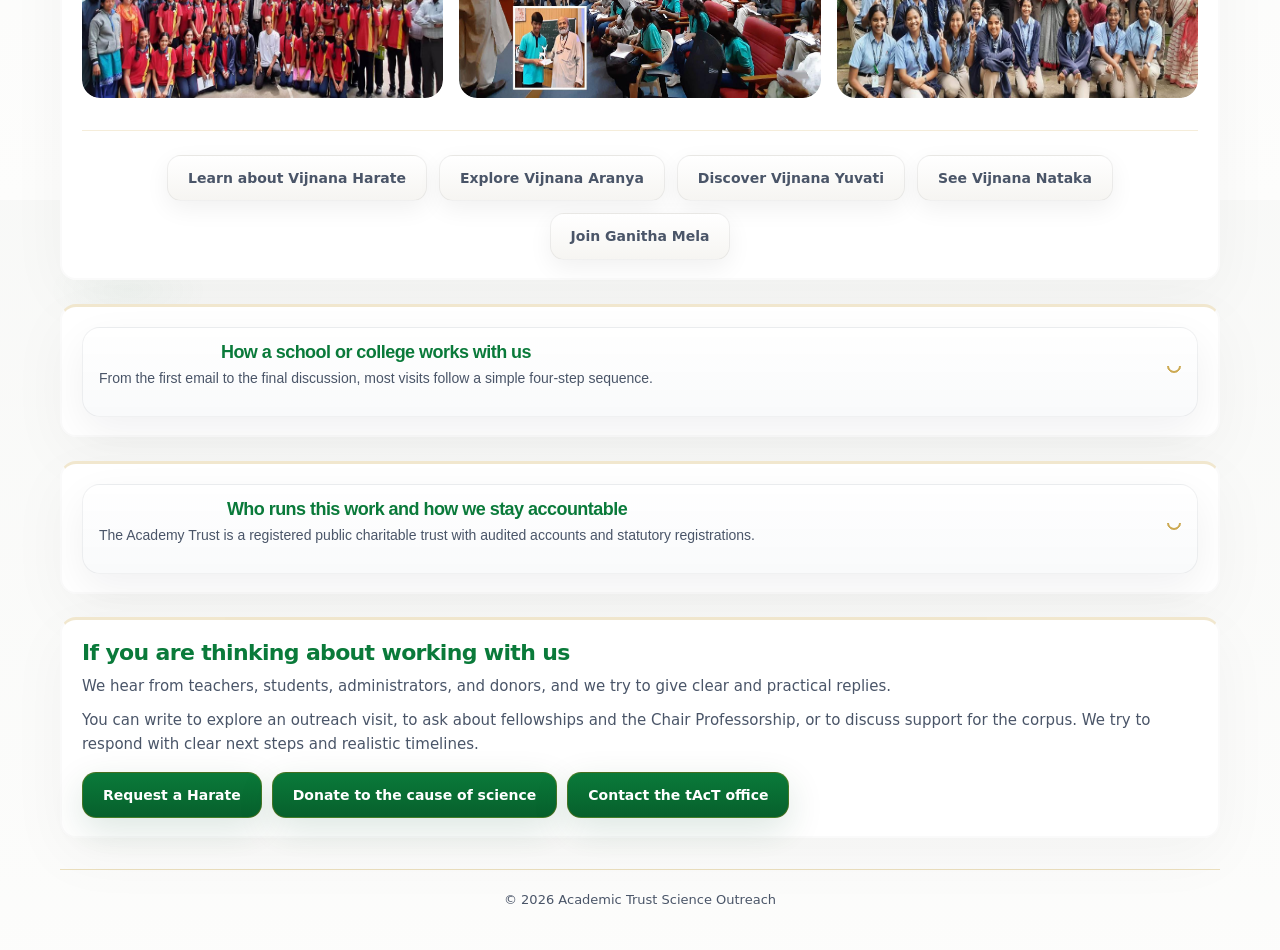
==== commit 7e26b1f6: "Finalize desktop layout and ribbon behavior" ====
--- a/index.html
+++ b/index.html
@@ -828,99 +828,6 @@
         border-color: rgba(10, 122, 58, 0.35);
       }
 
-      /* Responsive adjustments */
-      @media (max-width: 900px) {
-        .wrap {
-          padding: 16px;
-        }
-
-        h1 {
-          font-size: 24px;
-        }
-
-        .arrival {
-          grid-template-columns: minmax(0, 1fr);
-        }
-
-        .home-events-layout {
-          grid-template-columns: 1fr;
-        }
-
-        .home-vertical-window {
-          height: auto;
-          max-height: none;
-        }
-
-        .home-upcoming-card {
-          height: auto;
-          grid-template-columns: minmax(96px, 34%) minmax(0, 1fr);
-        }
-
-        .photo-grid {
-          grid-template-columns: repeat(2, minmax(0, 1fr));
-        }
-
-        .flipping-images {
-          grid-template-columns: repeat(2, minmax(0, 1fr));
-          gap: 14px;
-        }
-      }
-
-      @media (max-width: 600px) {
-        .wrap {
-          padding: 12px;
-        }
-
-        h1 {
-          font-size: 22px;
-        }
-
-        .outreach-grid {
-          grid-template-columns: minmax(0, 1fr);
-        }
-
-        .photo-grid {
-          grid-template-columns: minmax(0, 1fr);
-        }
-
-        .surface {
-          padding: 16px 14px;
-        }
-
-        .hero-visual {
-          min-height: 220px;
-        }
-
-        .home-vertical-window,
-        .home-upcoming-card {
-          height: auto;
-          min-height: 0;
-        }
-
-        .home-upcoming-copy {
-          padding: 12px;
-        }
-
-        .home-events-item,
-        .home-events-item--past {
-          grid-template-columns: 60px minmax(0, 1fr);
-        }
-
-        .home-events-item img,
-        .home-events-item--past img {
-          width: 60px;
-          height: 80px;
-        }
-
-        .flipping-images {
-          grid-template-columns: minmax(0, 1fr);
-        }
-
-        .flip-box {
-          height: 200px;
-        }
-      }
-
       /* Respect reduced motion preferences */
       @media (prefers-reduced-motion: reduce) {
         html {
@@ -985,13 +892,14 @@
         min-height: 320px;
       }
 
-      .home-vertical-window,
       .home-upcoming-card {
-        height: auto;
-      }
-
-      .home-upcoming-card {
+        height: 286px;
         grid-template-columns: minmax(106px, 36%) minmax(0, 1fr);
+      }
+
+      .home-vertical-window {
+        height: 286px;
+        max-height: none;
       }
 
       .home-events-item,
--- a/shared-ribbon.css
+++ b/shared-ribbon.css
@@ -22,7 +22,7 @@
   left: 50%;
   top: 12px;
   transform: translateX(-50%);
-  width: min(calc(100% - 40px), 1160px);
+  width: 1160px;
   z-index: 60;
   margin: 0;
   padding: 10px 22px;
@@ -78,7 +78,7 @@
 }
 
 .site-logo {
-  height: clamp(34px, 3.9vw, 46px);
+  height: 46px;
   width: auto;
   border-radius: 0;
   box-shadow: none;
@@ -299,8 +299,8 @@
 .nav-menu {
   position: absolute;
   top: 100%;
-  left: 50%;
-  transform: translate(-50%, 4px);
+  left: 0;
+  transform: translateY(4px);
   margin-top: 4px;
   min-width: 200px;
   padding: 8px 0;
@@ -319,7 +319,7 @@
 .nav-item--open .nav-menu {
   opacity: 1;
   pointer-events: auto;
-  transform: translate(-50%, 0);
+  transform: translateY(0);
 }
 
 .nav-menu a {
@@ -436,116 +436,6 @@
   outline-offset: 2px;
 }
 
-/* Responsive Design */
-@media (max-width: 900px) {
-  .site-header {
-    width: min(calc(100% - 32px), 1160px);
-    padding: 8px 16px;
-  }
-
-  .site-header-inner {
-    flex-wrap: wrap;
-    row-gap: 10px;
-  }
-
-  .site-header-center {
-    order: 3;
-    width: 100%;
-    justify-content: flex-start;
-  }
-
-  .site-nav {
-    width: 100%;
-  }
-
-  .nav-list {
-    flex-wrap: wrap;
-    justify-content: flex-start;
-    row-gap: 8px;
-  }
-
-  .nav-trigger {
-    font-size: 12px;
-    padding: 6px 10px;
-  }
-
-  .site-brand-title {
-    font-size: 20px;
-  }
-}
-
-@media (max-width: 600px) {
-  .site-header {
-    top: 8px;
-    width: calc(100% - 24px);
-    padding: 8px 12px;
-    border-radius: 20px;
-  }
-
-  .site-header-inner {
-    gap: 10px;
-  }
-
-  .site-header-left,
-  .site-header-center,
-  .site-header-right {
-    width: 100%;
-  }
-
-  .site-header-left,
-  .site-header-right {
-    justify-content: center;
-  }
-
-  .brand-link {
-    gap: 10px;
-  }
-
-  .site-brand-text {
-    align-items: flex-start;
-  }
-
-  .site-logo {
-    height: 38px;
-  }
-
-  .site-brand-title {
-    font-size: 18px;
-  }
-
-  .site-brand-subtitle {
-    font-size: 10px;
-  }
-
-  .nav-list {
-    display: flex;
-    flex-wrap: wrap;
-    justify-content: center;
-    gap: 8px;
-  }
-
-  .nav-item {
-    width: auto;
-  }
-
-  .nav-trigger,
-  .nav-link--primary {
-    width: auto;
-    justify-content: center;
-  }
-
-  .nav-menu {
-    left: 0;
-    right: 0;
-    min-width: 0;
-    transform: translateY(4px);
-  }
-
-  .nav-item--open .nav-menu {
-    transform: translateY(0);
-  }
-}
-
 /* Desktop-only layout lock */
 #site-header-root {
   min-width: 1200px;
--- a/assets/css/public-site.css
+++ b/assets/css/public-site.css
@@ -14,8 +14,8 @@
   --shadow-soft: 0 18px 60px rgba(20, 30, 20, 0.04);
   --line-soft: rgba(9, 9, 9, 0.02);
   --surface-top-line: rgba(184, 134, 11, 0.2);
-  --heading-1: clamp(30px, 3vw, 36px);
-  --heading-2: clamp(22px, 2.2vw, 24px);
+  --heading-1: 36px;
+  --heading-2: 24px;
   --heading-3: 18px;
   --body-copy: 15px;
 }
@@ -167,39 +167,6 @@
   color: inherit;
 }
 
-@media (max-width: 900px) {
-  .wrap {
-    padding: 16px;
-  }
-
-  .surface {
-    padding: 18px;
-  }
-}
-
-@media (max-width: 600px) {
-  .wrap {
-    padding: var(--page-pad-mobile);
-  }
-
-  main {
-    margin-top: 18px;
-  }
-
-  .surface {
-    padding: 14px;
-    border-radius: 14px;
-  }
-
-  .btn {
-    width: 100%;
-  }
-
-  .site-footer {
-    padding: 18px 0 22px;
-  }
-}
-
 /* Desktop-only layout lock */
 html,
 body {
--- a/shared-ribbon.css
+++ b/shared-ribbon.css
@@ -22,7 +22,7 @@
   left: 50%;
   top: 12px;
   transform: translateX(-50%);
-  width: min(calc(100% - 40px), 1160px);
+  width: 1160px;
   z-index: 60;
   margin: 0;
   padding: 10px 22px;
@@ -78,7 +78,7 @@
 }
 
 .site-logo {
-  height: clamp(34px, 3.9vw, 46px);
+  height: 46px;
   width: auto;
   border-radius: 0;
   box-shadow: none;
@@ -299,8 +299,8 @@
 .nav-menu {
   position: absolute;
   top: 100%;
-  left: 50%;
-  transform: translate(-50%, 4px);
+  left: 0;
+  transform: translateY(4px);
   margin-top: 4px;
   min-width: 200px;
   padding: 8px 0;
@@ -319,7 +319,7 @@
 .nav-item--open .nav-menu {
   opacity: 1;
   pointer-events: auto;
-  transform: translate(-50%, 0);
+  transform: translateY(0);
 }
 
 .nav-menu a {
@@ -436,116 +436,6 @@
   outline-offset: 2px;
 }
 
-/* Responsive Design */
-@media (max-width: 900px) {
-  .site-header {
-    width: min(calc(100% - 32px), 1160px);
-    padding: 8px 16px;
-  }
-
-  .site-header-inner {
-    flex-wrap: wrap;
-    row-gap: 10px;
-  }
-
-  .site-header-center {
-    order: 3;
-    width: 100%;
-    justify-content: flex-start;
-  }
-
-  .site-nav {
-    width: 100%;
-  }
-
-  .nav-list {
-    flex-wrap: wrap;
-    justify-content: flex-start;
-    row-gap: 8px;
-  }
-
-  .nav-trigger {
-    font-size: 12px;
-    padding: 6px 10px;
-  }
-
-  .site-brand-title {
-    font-size: 20px;
-  }
-}
-
-@media (max-width: 600px) {
-  .site-header {
-    top: 8px;
-    width: calc(100% - 24px);
-    padding: 8px 12px;
-    border-radius: 20px;
-  }
-
-  .site-header-inner {
-    gap: 10px;
-  }
-
-  .site-header-left,
-  .site-header-center,
-  .site-header-right {
-    width: 100%;
-  }
-
-  .site-header-left,
-  .site-header-right {
-    justify-content: center;
-  }
-
-  .brand-link {
-    gap: 10px;
-  }
-
-  .site-brand-text {
-    align-items: flex-start;
-  }
-
-  .site-logo {
-    height: 38px;
-  }
-
-  .site-brand-title {
-    font-size: 18px;
-  }
-
-  .site-brand-subtitle {
-    font-size: 10px;
-  }
-
-  .nav-list {
-    display: flex;
-    flex-wrap: wrap;
-    justify-content: center;
-    gap: 8px;
-  }
-
-  .nav-item {
-    width: auto;
-  }
-
-  .nav-trigger,
-  .nav-link--primary {
-    width: auto;
-    justify-content: center;
-  }
-
-  .nav-menu {
-    left: 0;
-    right: 0;
-    min-width: 0;
-    transform: translateY(4px);
-  }
-
-  .nav-item--open .nav-menu {
-    transform: translateY(0);
-  }
-}
-
 /* Desktop-only layout lock */
 #site-header-root {
   min-width: 1200px;
